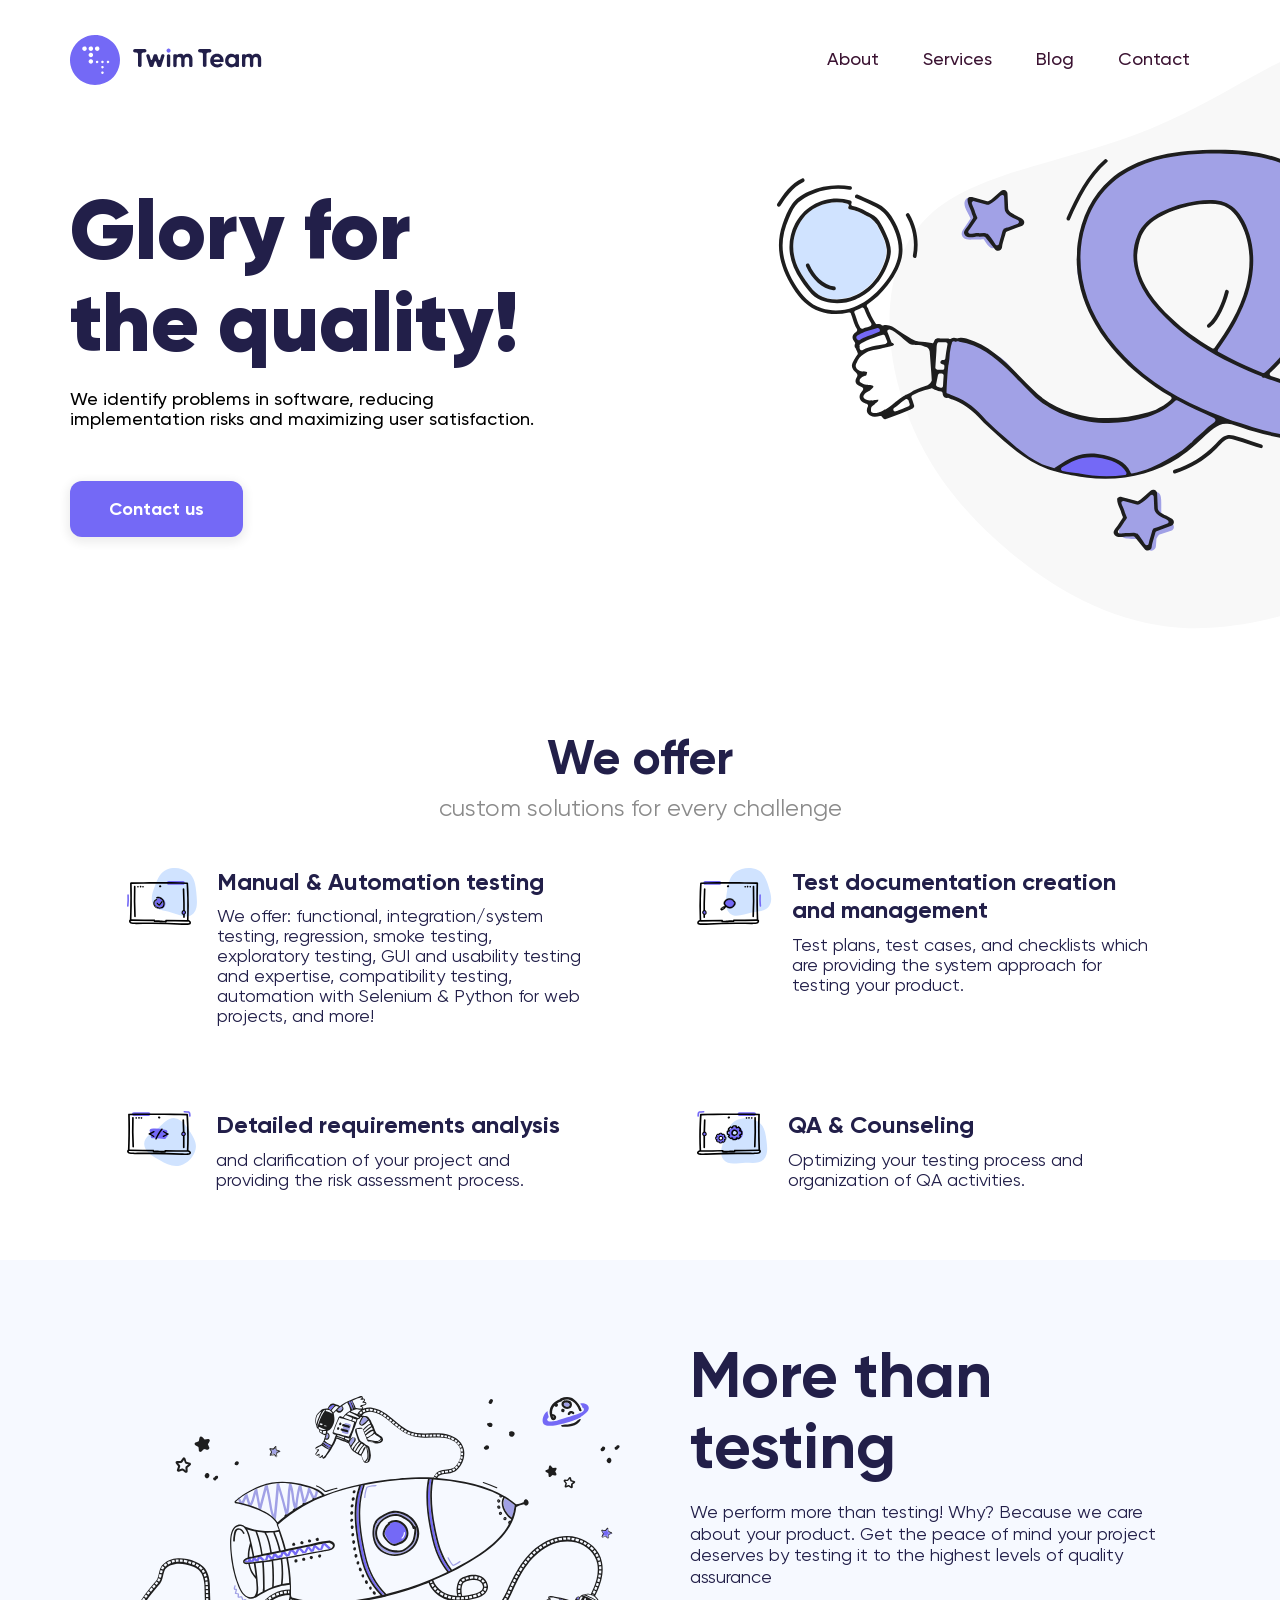
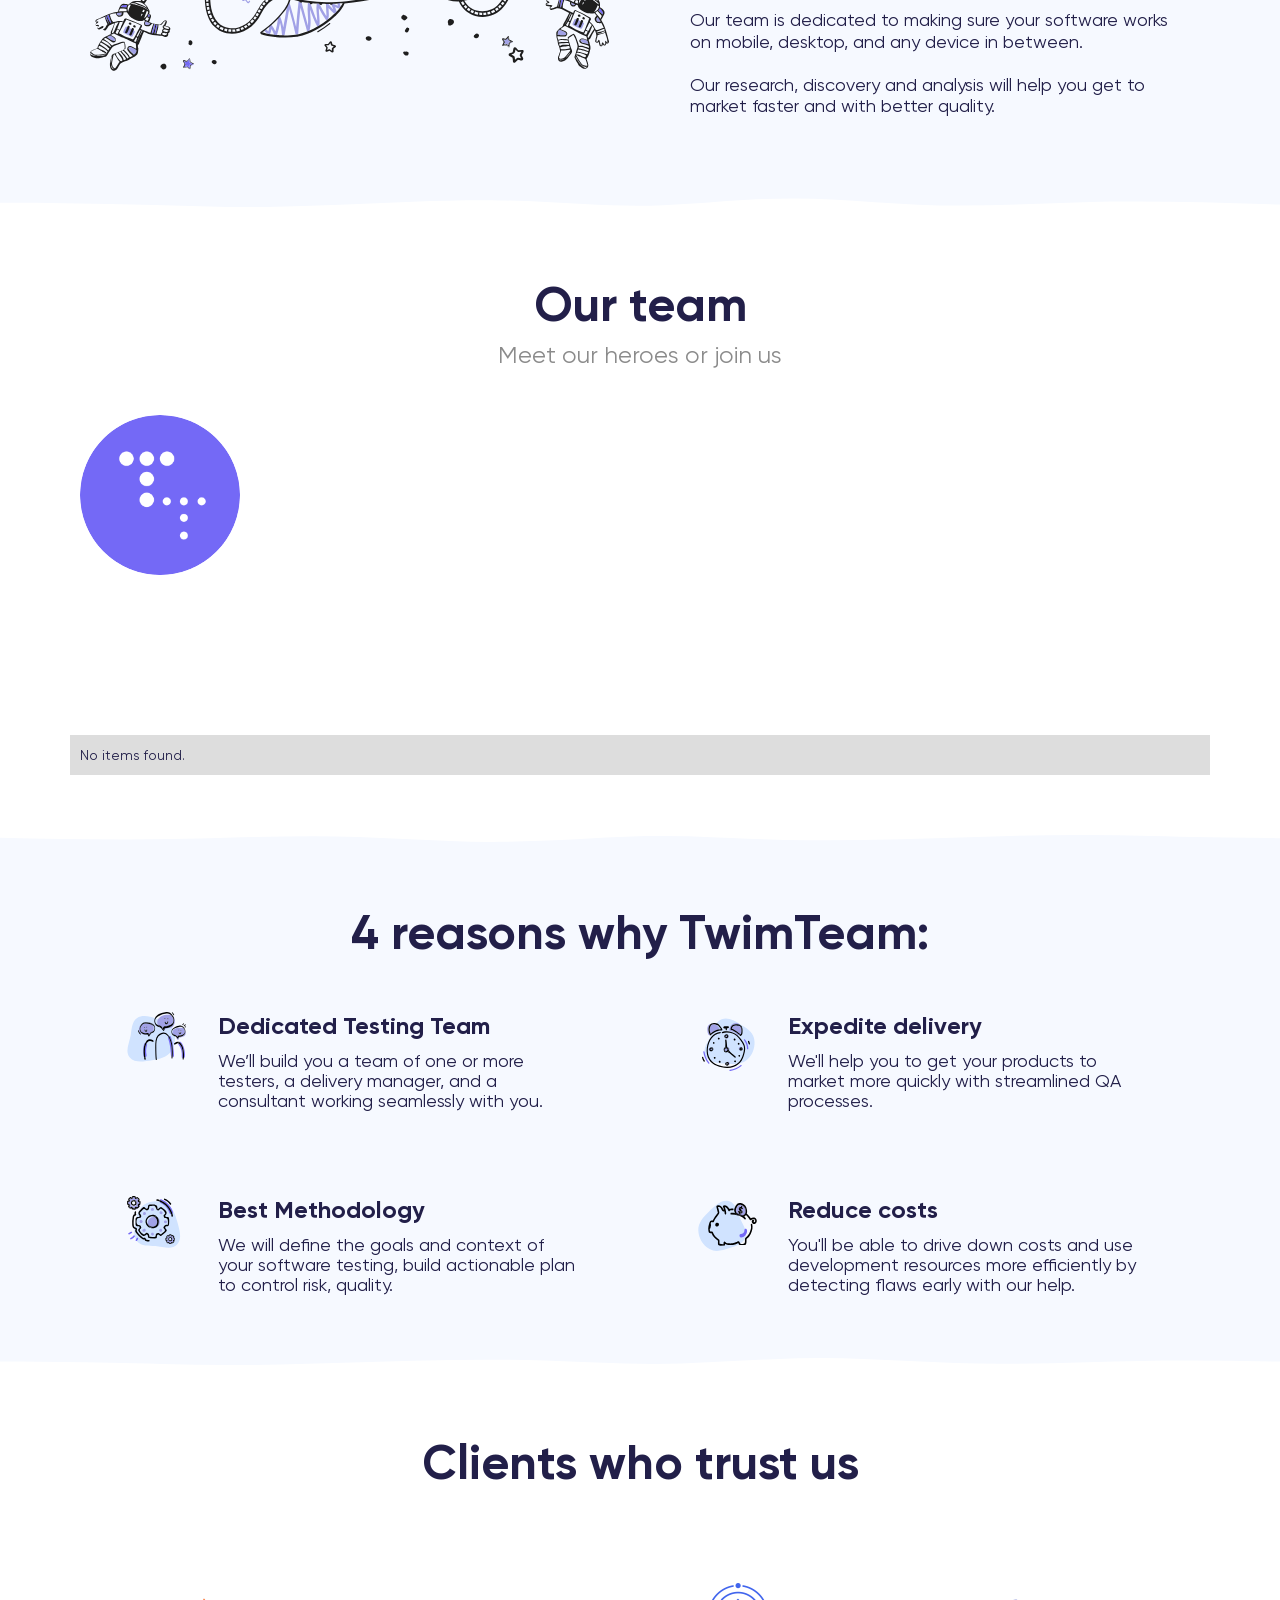
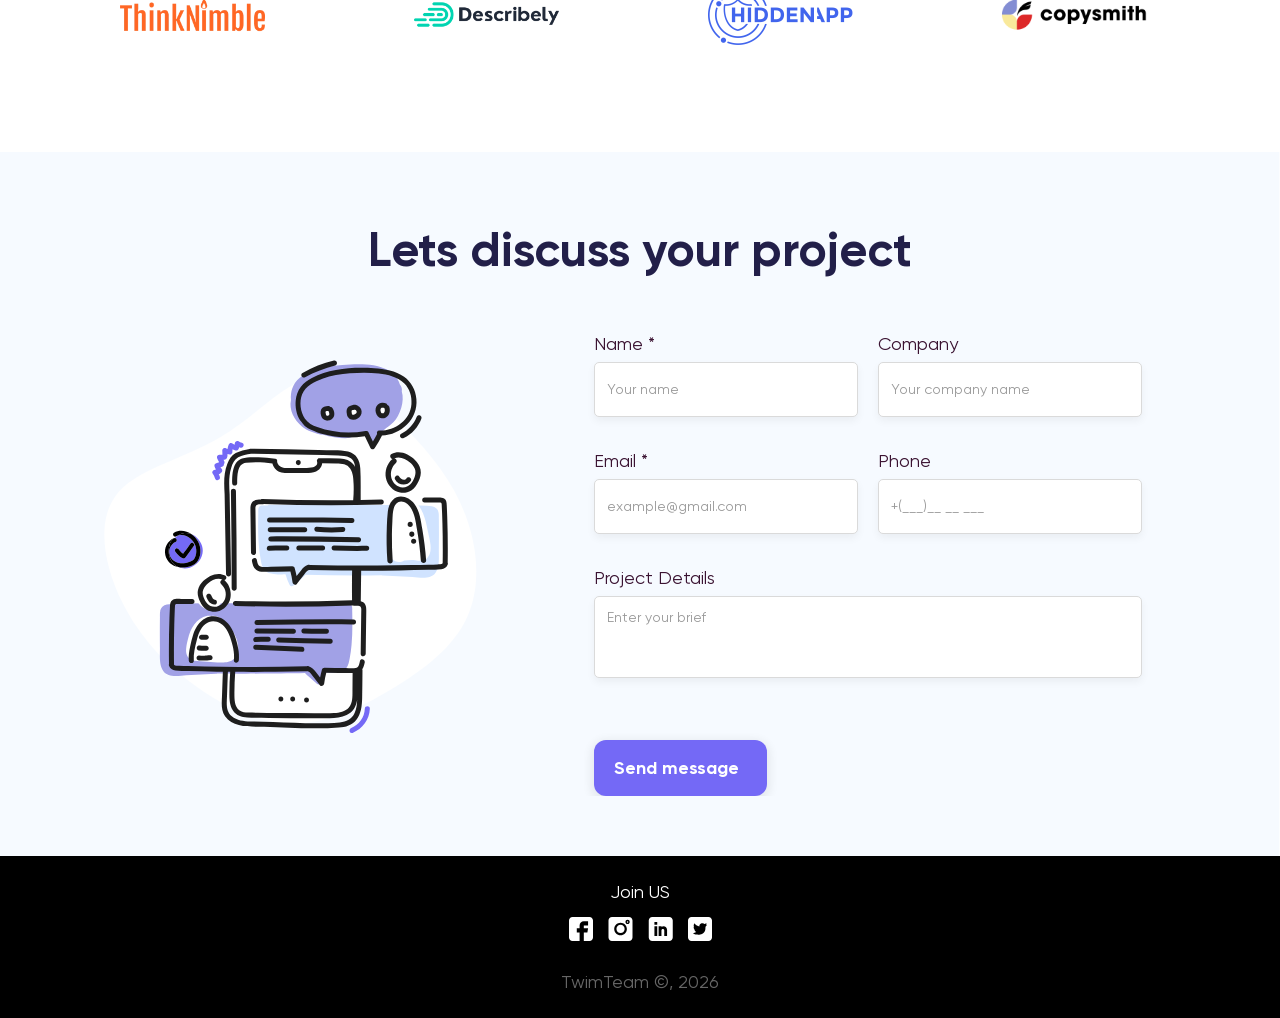
==== index.html @ 6714a458 "Initial commit" ====
<!DOCTYPE html><!--  Last Published: Thu Jul 02 2026 14:43:09 GMT+0000 (Coordinated Universal Time)  -->
<html data-wf-page="615304c3c7fb34099afcd784" data-wf-site="615304c3c7fb34c212fcd783" lang="en">
<head>
  <meta charset="utf-8">
  <title>TwimTeam</title>
  <meta content="Twim Team helps businesses build reliable, high-quality software through expert QA services, test automation, and custom development solutions tailored to your needs." name="description">
  <meta content="TwimTeam" property="og:title">
  <meta content="Twim Team helps businesses build reliable, high-quality software through expert QA services, test automation, and custom development solutions tailored to your needs." property="og:description">
  <meta content="TwimTeam" name="twitter:title">
  <meta content="Twim Team helps businesses build reliable, high-quality software through expert QA services, test automation, and custom development solutions tailored to your needs." name="twitter:description">
  <meta property="og:type" content="website">
  <meta content="summary_large_image" name="twitter:card">
  <meta content="width=device-width, initial-scale=1" name="viewport">
  <link href="css/normalize.css" rel="stylesheet" type="text/css">
  <link href="css/webflow.css" rel="stylesheet" type="text/css">
  <link href="css/twimteam.webflow.css" rel="stylesheet" type="text/css">
  <script type="text/javascript">!function(o,c){var n=c.documentElement,t=" w-mod-";n.className+=t+"js",("ontouchstart"in o||o.DocumentTouch&&c instanceof DocumentTouch)&&(n.className+=t+"touch")}(window,document);</script>
  <link href="images/favicon.png" rel="shortcut icon" type="image/x-icon">
  <link href="images/webclip.png" rel="apple-touch-icon">
  <link href="https://www.twimteam.com/" rel="canonical">
  <script async="" src="https://www.googletagmanager.com/gtag/js?id=G-N67VVMYEN3"></script>
  <script type="text/javascript">window.dataLayer = window.dataLayer || [];function gtag(){dataLayer.push(arguments);}gtag('set', 'developer_id.dZGVlNj', true);gtag('js', new Date());gtag('config', 'G-N67VVMYEN3');</script><!--  Google Tag Manager  -->
  <script>(function(w,d,s,l,i){w[l]=w[l]||[];w[l].push({'gtm.start':
new Date().getTime(),event:'gtm.js'});var f=d.getElementsByTagName(s)[0],
j=d.createElement(s),dl=l!='dataLayer'?'&l='+l:'';j.async=true;j.src=
'https://www.googletagmanager.com/gtm.js?id='+i+dl;f.parentNode.insertBefore(j,f);
})(window,document,'script','dataLayer','GTM-N3P4L3L');</script>
  <!--  End Google Tag Manager  -->
  <!--  Google tag (gtag.js)  -->
  <script async="" src="https://www.googletagmanager.com/gtag/js?id=G-N67VVMYEN3"></script>
  <script>
  window.dataLayer = window.dataLayer || [];
  function gtag(){dataLayer.push(arguments);}
  gtag('js', new Date());
  gtag('config', 'G-N67VVMYEN3');
</script>
</head>
<body class="body">
  <div class="w-embed w-iframe"><!--  Google Tag Manager (noscript)  -->
    <noscript><iframe src="https://www.googletagmanager.com/ns.html?id=GTM-N3P4L3L" height="0" width="0" style="display:none;visibility:hidden"></iframe></noscript>
    <!--  End Google Tag Manager (noscript)  -->
  </div>
  <section class="hero">
    <div data-animation="default" data-collapse="small" data-duration="400" data-easing="ease" data-easing2="ease" role="banner" class="navbar w-nav">
      <div class="container w-container">
        <a href="index.html" aria-current="page" class="w-nav-brand w--current"><img src="images/Group-743.svg" loading="lazy" alt="The Twim Team logo" class="image"></a>
        <nav role="navigation" class="nav-menu w-nav-menu">
          <a href="#our_team" class="nav-link w-nav-link">About</a>
          <a href="#we_offer" class="nav-link w-nav-link">Services</a>
          <a href="blog.html" class="nav-link w-nav-link">Blog</a>
          <a href="#form" class="nav-link w-nav-link">Contact</a>
        </nav>
        <div class="menu-button w-nav-button"><img src="images/Menu.svg" loading="lazy" alt="The menu image"></div>
      </div>
    </div>
    <div class="container">
      <div class="hero-content">
        <h1 class="hero_heading">Glory for <br>the quality!</h1>
        <p class="paragraph">We identify problems in software, reducing implementation risks and maximizing user satisfaction.</p>
        <a href="#form" class="button top w-button">Contact us</a>
      </div>
    </div>
  </section>
  <div id="we_offer" class="section">
    <div class="container">
      <div class="we-offer">
        <h1 class="heading">We offer</h1>
        <p class="paragraph-3">custom solutions for every challenge</p>
      </div>
      <div class="flex">
        <div class="row">
          <div class="colum"><img src="images/icon-1.svg" loading="lazy" alt="Succesful manual and automation testing image">
            <div class="text left-padding">
              <h1 class="heading-2">Manual &amp; Automation testing</h1>
              <p>We offer: functional, integration/system testing, regression, smoke testing, exploratory testing, GUI and usability testing and expertise, compatibility testing, automation with Selenium &amp; Python for web projects, and more!</p>
            </div>
          </div>
          <div class="colum"><img src="images/icon-2.svg" loading="lazy" alt="test documentation creation and management image">
            <div class="text left-padding">
              <h1 class="heading-2">Test documentation creation and management</h1>
              <p>Test plans, test cases, and checklists which are providing the system approach for testing your product.</p>
            </div>
          </div>
        </div>
        <div class="row last">
          <div class="colum"><img src="images/icon-3.svg" loading="lazy" alt="detailed requirements analysis in QA image">
            <div class="text left-padding">
              <h1 class="heading-2">Detailed requirements analysis </h1>
              <p>and clarification of your project and providing the risk assessment process.</p>
            </div>
          </div>
          <div class="colum"><img src="images/icon-4.svg" loading="lazy" alt="Optimizing testing process image">
            <div class="text left-padding">
              <h1 class="heading-2">QA &amp; Counseling</h1>
              <p>Optimizing your testing process and organization of QA activities.</p>
            </div>
          </div>
        </div>
      </div>
    </div>
  </div>
  <div class="section slider">
    <div class="container">
      <div data-delay="4000" data-animation="cross" class="testimonial-slider w-slider" data-autoplay="false" data-easing="ease-in" data-hide-arrows="true" data-disable-swipe="true" data-autoplay-limit="0" data-nav-spacing="3" data-duration="300" data-infinite="false" id="flowbaseSlider">
        <div class="mask w-slider-mask">
          <div class="testimonial-slide w-slide">
            <div class="testimonial-columns">
              <div class="testimonial-image-block"><img src="images/illustration.svg" alt="A rocket that shows how the team organizes and combine testing process" class="testimonial-image"></div>
              <div class="testimonial-content-wrap">
                <div class="testimonial-content-block">
                  <h1 class="heading-3">More than testing</h1>
                  <p class="testimonial-paragraph">We perform more than testing! Why? Because we care about your product. Get the peace of mind your project deserves by testing it to the highest levels of quality assurance<br><br>Our team is dedicated to making sure your software works on mobile, desktop, and any device in between.<br><br> Our research, discovery and analysis will help you get to market faster and with better quality.</p>
                </div>
              </div>
            </div>
          </div>
        </div>
        <div class="left-arrow w-slider-arrow-left">
          <div class="icon-3 w-icon-slider-left"></div>
        </div>
        <div class="right-arrow w-slider-arrow-right">
          <div class="icon-3 w-icon-slider-right"></div>
        </div>
        <div class="slide-nav w-slider-nav w-round"></div>
        <div class="slider-arrow-wrap">
          <a href="#" class="slider-left w-inline-block"><img src="images/Union-left.svg" alt="the arrow showing left" class="arrow"></a>
          <a href="#" class="slider-right w-inline-block"><img src="images/Union.svg" alt="the arrow showing right" class="arrow"></a>
        </div>
      </div>
    </div>
  </div>
  <div id="our_team" class="section overflow">
    <div class="container overflow">
      <div class="we-offer">
        <h1 class="heading">Our team</h1>
        <p class="paragraph-4">Meet our heroes or join us</p>
      </div>
      <div class="collection-list-wrapper-3 w-dyn-list">
        <div role="list" class="w-dyn-items w-row">
          <div role="listitem" class="w-dyn-item w-col w-col-3">
            <div class="team_card"><img src="images/Vector2.png" loading="lazy" alt="" class="image-9">
              <h4 class="heading-4"></h4>
              <div class="text-block"></div>
            </div>
          </div>
        </div>
        <div class="w-dyn-empty">
          <div>No items found.</div>
        </div>
      </div>
    </div>
  </div>
  <div class="section reasons">
    <div class="container">
      <div class="we-offer">
        <h1 class="heading">4 reasons why TwimTeam:</h1>
      </div>
      <div class="flex">
        <div class="row">
          <div class="colum resons"><img src="images/icon-1_1.svg" loading="lazy" alt="Three team members creating dedicated testing team" class="image-6">
            <div class="text _80">
              <h1 class="heading-2">Dedicated Testing Team</h1>
              <p>We’ll build you a team of one or more testers, a delivery manager, and a consultant working seamlessly with you.</p>
            </div>
          </div>
          <div class="colum resons"><img src="images/icon-2_1.svg" loading="lazy" alt="The alarm showing expedite delivery" class="image-6">
            <div class="text _80">
              <h1 class="heading-2">Expedite delivery</h1>
              <p>We&#x27;ll help you to get your products to market more quickly with streamlined QA processes.</p>
            </div>
          </div>
        </div>
        <div class="row last">
          <div class="colum resons"><img src="images/icon-3_1.svg" loading="lazy" alt="a gear that shows best method to be combined with others" class="image-6">
            <div class="text _80">
              <h1 class="heading-2">Best Methodology</h1>
              <p>We will define the goals and context of your software testing, build actionable plan to control risk, quality.</p>
            </div>
          </div>
          <div class="colum resons"><img src="images/icon-4_1.svg" loading="lazy" alt="reducing cost image" class="image-6 _2">
            <div class="text _80">
              <h1 class="heading-2">Reduce costs</h1>
              <p>You&#x27;ll be able to drive down costs and use development resources more efficiently by detecting flaws early with our help.</p>
            </div>
          </div>
        </div>
      </div>
    </div>
  </div>
  <div class="section overflow paging">
    <div class="container overflow">
      <div class="we-offer">
        <h1 class="heading">Clients who trust us</h1>
      </div>
      <div data-delay="3000" data-animation="slide" class="slider-clients w-slider" data-autoplay="true" data-easing="ease" data-hide-arrows="false" data-disable-swipe="false" data-autoplay-limit="0" data-nav-spacing="3" data-duration="600" data-infinite="true">
        <div class="mask-2-copy w-slider-mask">
          <div class="slide-copy w-slide">
            <div class="team_cardcopy">
              <div class="bluecopy">
                <a href="https://www.thinknimble.com" target="_blank" class="link-block w-inline-block"><img src="images/ThinkNimbleLogo.png" loading="lazy" width="160" height="" alt="The logo of our customer ThinkNimble. The click leads to their website.
" srcset="images/ThinkNimbleLogo-p-500.png 500w, images/ThinkNimbleLogo-p-800.png 800w, images/ThinkNimbleLogo-p-1080.png 1080w, images/ThinkNimbleLogo.png 1385w" sizes="(max-width: 479px) 100vw, 160px" class="image-7"></a>
              </div>
            </div>
          </div>
          <div class="slide-copy w-slide">
            <div class="team_cardcopy">
              <div class="bluecopy">
                <a href="https://describely.ai/" target="_blank" class="link-block w-inline-block"><img src="images/Describely-Logo.png" loading="lazy" sizes="100vw" srcset="images/Describely-Logo-p-500.png 500w, images/Describely-Logo.png 538w" alt=""></a>
              </div>
            </div>
          </div>
          <div class="slide-copy w-slide">
            <div class="team_cardcopy">
              <div class="bluecopy">
                <a href="https://hiddenapp.com/" target="_blank" class="link-block w-inline-block"><img src="images/HiddenApp-Logo_blue.png" loading="lazy" alt="The logo of our customer HiddenApp. The click leads to their website.
"></a>
              </div>
            </div>
          </div>
          <div class="slide-copy w-slide">
            <div class="team_cardcopy">
              <div class="bluecopy">
                <a href="https://copysmith.ai" target="_blank" class="link-block w-inline-block"><img src="images/copysmith-wordmark.png" loading="lazy" sizes="100vw" srcset="images/copysmith-wordmark-p-500.png 500w, images/copysmith-wordmark-p-800.png 800w, images/copysmith-wordmark-p-1080.png 1080w, images/copysmith-wordmark-p-1600.png 1600w, images/copysmith-wordmark.png 1858w" alt="The logo of our customer Copysmith. The click leads to their website. 
"></a>
              </div>
            </div>
          </div>
          <div class="slide-copy w-slide">
            <div class="team_cardcopy">
              <div class="bluecopy">
                <a href="https://guardyoureyes.com/" class="link-block w-inline-block"><img src="images/gye.jpg" loading="lazy" alt=""></a>
              </div>
            </div>
          </div>
        </div>
        <div class="left-arrow-2 hiden w-slider-arrow-left"><img src="images/Button-left.png" loading="lazy" alt="the button showing to the left side" data-w-id="2b46e308-2dc4-5bd7-eb8f-27565d070ed2" class="arrow hiden"></div>
        <div class="right-arrow-2 hide w-slider-arrow-right"><img src="images/button.svg" loading="lazy" alt="the button showing to the right side " data-w-id="2b46e308-2dc4-5bd7-eb8f-27565d070ed4" class="arrow hiden"></div>
        <div class="slide-nav-2 w-slider-nav w-round"></div>
      </div>
      <div class="flex horizontal hiden">
        <div class="row client first">
          <div class="colum testimonial first">
            <div class="avatar"><img src="images/Avatar.png" loading="lazy" height="60" width="60" alt="">
              <div class="text left-padding">
                <h4 class="heading-5">Jennifer Thompson</h4>
                <div class="text-block">Kicker Co-founder</div>
              </div>
            </div>
            <p class="paragraph-2">“QAlified was born out of Genexus Consulting due to the growth and professionalization of the Testing and Quality Assurance division for its projects”</p>
          </div>
          <div class="colum testimonial reverse">
            <div class="avatar reverse"><img src="images/Avatar_1.png" loading="lazy" height="60" width="60" alt="">
              <div class="text right-padding">
                <h4 class="heading-5">Jennifer Thompson</h4>
                <div class="text-block">Kicker Co-founder</div>
              </div>
            </div>
            <p class="paragraph-2">“QAlified was born out of Genexus Consulting due to the growth and professionalization of the Testing and Quality Assurance division for its projects”</p>
          </div>
        </div>
        <div class="row client second">
          <div class="colum testimonial">
            <div class="avatar"><img src="images/Avatar-1.png" loading="lazy" height="60" width="60" alt="">
              <div class="text left-padding">
                <h4 class="heading-5">Jennifer Thompson</h4>
                <div class="text-block">Kicker Co-founder</div>
              </div>
            </div>
            <p class="paragraph-2">Performance testing is the testing practice performed to determine.</p>
          </div>
          <div class="colum testimonial second reverse">
            <div class="avatar reverse"><img src="images/Avatar_2.png" loading="lazy" height="60" width="60" alt="">
              <div class="text right-padding">
                <h4 class="heading-5">Jennifer Thompson</h4>
                <div class="text-block">Kicker Co-founder</div>
              </div>
            </div>
            <p class="paragraph-2">Nowadays, as software is more and more integrated in people’s everyday activities, resolving relevant aspects of their lives, it is essential for the applications to be robust, reliable, and for them to offer fast answers, even in high demand times.</p>
          </div>
        </div>
      </div>
    </div>
  </div>
  <div id="form" class="section form">
    <div class="container">
      <div class="we-offer">
        <h1 class="heading">Lets discuss your project</h1>
      </div>
      <div class="flex horizontal form">
        <div class="row image"><img src="images/Imagsdfsde.svg" loading="lazy" width="478" alt="mobile phone that shows how people are  writing to each other" class="image-4"></div>
        <div class="row form">
          <div class="form-block-3 w-form">
            <form id="wf-form-Contact-Form" name="wf-form-Contact-Form" data-name="Contact Form" method="get" class="form-3" data-wf-page-id="615304c3c7fb34099afcd784" data-wf-element-id="f8e52fa9-fffd-a9f4-894d-cec5d4a31705">
              <div class="contact-form-grid-2">
                <div id="w-node-f8e52fa9-fffd-a9f4-894d-cec5d4a31707-9afcd784"><label id="contact-name-label" for="contact-name" class="field-label">Name *</label><input class="text-field w-input" maxlength="256" name="First-Name" data-name="First Name" placeholder="Your name" type="text" id="contact-name" required=""></div>
                <div id="w-node-f8e52fa9-fffd-a9f4-894d-cec5d4a3170b-9afcd784"><label id="contact-company-name-label" for="contact-company-name" class="field-label">Company</label><input class="text-field w-input" maxlength="256" name="Company-name" data-name="Company name" placeholder="Your company name" type="text" id="contact-company-name" required=""></div>
                <div id="w-node-f8e52fa9-fffd-a9f4-894d-cec5d4a3170f-9afcd784"><label id="contact-email-label" for="contact-email" class="field-label">Email *</label><input class="text-field w-input" maxlength="256" name="Email" data-name="Email" placeholder="example@gmail.com" type="email" id="contact-email" required=""></div>
                <div id="w-node-_89537e6e-cebb-5bff-909b-9279cec71c91-9afcd784"><label id="contact-phone-label" for="Phone" class="field-label">Phone</label><input class="text-field w-input" maxlength="256" name="Phone" data-name="Phone" placeholder="+(___)__ __ ___" type="tel" id="Phone" required=""></div>
                <div id="w-node-f8e52fa9-fffd-a9f4-894d-cec5d4a31717-9afcd784"><label id="contact-message" for="project-description" class="field-label">Project Details</label><input class="text-field brief w-input" maxlength="256" name="project-description" data-name="project description" placeholder="Enter your brief" type="text" id="project-description" required=""></div>
              </div><input type="submit" data-wait="Please wait..." class="button top second w-button" value="Send message">
              <div class="w-embed w-iframe"><!--  Google Tag Manager (noscript)  -->
                <noscript><iframe src="https://www.googletagmanager.com/ns.html?id=GTM-N3P4L3L" height="0" width="0" style="display:none;visibility:hidden"></iframe></noscript>
                <!--  End Google Tag Manager (noscript)  -->
              </div>
            </form>
            <div class="success-message w-form-done">
              <h1 class="submition-text">Thank you!</h1>
              <div class="div-block">Your submission has been received!</div>
            </div>
            <div class="w-form-fail">
              <div>Oops! Something went wrong while submitting the form.</div>
            </div>
          </div>
        </div>
      </div>
    </div>
  </div>
  <div class="section footer">
    <div class="container">
      <h3 class="heading-6">Join US</h3>
      <div class="social">
        <a href="https://www.facebook.com/TwimTeam-105904505200661" target="_blank" class="link-block w-inline-block"><img src="images/Vector_1.svg" loading="lazy" alt=""></a>
        <a href="https://www.instagram.com/twim.team/" target="_blank" class="link-block w-inline-block"><img src="images/Group-155.svg" loading="lazy" alt=""></a>
        <a href="https://www.linkedin.com/company/twimteam-llc/about/?viewAsMember=true" target="_blank" class="link-block w-inline-block"><img src="images/Group-156.svg" loading="lazy" alt=""></a>
        <a href="https://twitter.com/TwimTeam" target="_blank" class="w-inline-block"><img src="images/Subtract.svg" loading="lazy" alt=""></a>
      </div>
      <h3 class="heading-6-copy">TwimTeam ©, 2026</h3>
    </div>
  </div>
  <div class="w-embed w-iframe"><!--  Google Tag Manager (noscript)  -->
    <noscript><iframe src="https://www.googletagmanager.com/ns.html?id=GTM-N3P4L3L" height="0" width="0" style="display:none;visibility:hidden"></iframe></noscript>
    <!--  End Google Tag Manager (noscript)  -->
  </div>
  <script src="https://d3e54v103j8qbb.cloudfront.net/js/jquery-3.5.1.min.dc5e7f18c8.js?site=615304c3c7fb34c212fcd783" type="text/javascript" integrity="sha256-9/aliU8dGd2tb6OSsuzixeV4y/faTqgFtohetphbbj0=" crossorigin="anonymous"></script>
  <script src="js/webflow.js" type="text/javascript"></script>
  <script>
var Webflow = Webflow || [];
Webflow.push(function() {
  var l = $('#flowbaseSlider .w-slider-arrow-left');
  var r = $('#flowbaseSlider .w-slider-arrow-right');
  $('#flowbaseSlider')
    .on('click', '.slider-left', function() {
      l.trigger('tap');
    })
    .on('click', '.slider-right', function() {
      r.trigger('tap');
    });
});
</script>
  <script>
$(document).ready(function() {
  $('.team_card').last().append($('.blue').clone());
})
</script>
  <script>
$(document).ready(function() {
  $('.team_cardcopy').last().append($('.bluecopy ').clone());
})
</script>
</body>
</html>
---- css/webflow.css ----
@font-face {
  font-family: 'webflow-icons';
  src: url("[data-uri]") format('truetype');
  font-weight: normal;
  font-style: normal;
}
[class^="w-icon-"],
[class*=" w-icon-"] {
  /* use !important to prevent issues with browser extensions that change fonts */
  font-family: 'webflow-icons' !important;
  speak: none;
  font-style: normal;
  font-weight: normal;
  font-variant: normal;
  text-transform: none;
  line-height: 1;
  /* Better Font Rendering =========== */
  -webkit-font-smoothing: antialiased;
  -moz-osx-font-smoothing: grayscale;
}
.w-icon-slider-right:before {
  content: "\e600";
}
.w-icon-slider-left:before {
  content: "\e601";
}
.w-icon-nav-menu:before {
  content: "\e602";
}
.w-icon-arrow-down:before,
.w-icon-dropdown-toggle:before {
  content: "\e603";
}
.w-icon-file-upload-remove:before {
  content: "\e900";
}
.w-icon-file-upload-icon:before {
  content: "\e903";
}
* {
  -webkit-box-sizing: border-box;
  -moz-box-sizing: border-box;
  box-sizing: border-box;
}
html {
  height: 100%;
}
body {
  margin: 0;
  min-height: 100%;
  background-color: #fff;
  font-family: Arial, sans-serif;
  font-size: 14px;
  line-height: 20px;
  color: #333;
}
img {
  max-width: 100%;
  vertical-align: middle;
  display: inline-block;
}
html.w-mod-touch * {
  background-attachment: scroll !important;
}
.w-block {
  display: block;
}
.w-inline-block {
  max-width: 100%;
  display: inline-block;
}
.w-clearfix:before,
.w-clearfix:after {
  content: " ";
  display: table;
  grid-column-start: 1;
  grid-row-start: 1;
  grid-column-end: 2;
  grid-row-end: 2;
}
.w-clearfix:after {
  clear: both;
}
.w-hidden {
  display: none;
}
.w-button {
  display: inline-block;
  padding: 9px 15px;
  background-color: #3898EC;
  color: white;
  border: 0;
  line-height: inherit;
  text-decoration: none;
  cursor: pointer;
  border-radius: 0;
}
input.w-button {
  -webkit-appearance: button;
}
html[data-w-dynpage] [data-w-cloak] {
  color: transparent !important;
}
.w-code-block {
  margin: unset;
}
pre.w-code-block code {
  all: inherit;
}
pre.w-code-block code > span {
  display: block !important;
}
.w-optimization {
  display: contents;
}
.w-webflow-badge,
.w-webflow-badge > img {
  box-sizing: unset;
  width: unset;
  height: unset;
  max-height: unset;
  max-width: unset;
  min-height: unset;
  min-width: unset;
  margin: unset;
  padding: unset;
  float: unset;
  clear: unset;
  border: unset;
  border-radius: unset;
  background: unset;
  background-image: unset;
  background-position: unset;
  background-size: unset;
  background-repeat: unset;
  background-origin: unset;
  background-clip: unset;
  background-attachment: unset;
  background-color: unset;
  box-shadow: unset;
  transform: unset;
  transition: unset;
  direction: unset;
  font-family: unset;
  font-weight: unset;
  color: unset;
  font-size: unset;
  line-height: unset;
  font-style: unset;
  font-variant: unset;
  text-align: unset;
  letter-spacing: unset;
  text-decoration: unset;
  text-indent: unset;
  text-transform: unset;
  list-style-type: unset;
  text-shadow: unset;
  vertical-align: unset;
  cursor: unset;
  white-space: unset;
  word-break: unset;
  word-spacing: unset;
  word-wrap: unset;
}
.w-webflow-badge {
  position: fixed !important;
  display: inline-block !important;
  visibility: visible !important;
  opacity: 1 !important;
  z-index: 2147483647 !important;
  top: auto !important;
  right: 12px !important;
  bottom: 12px !important;
  left: auto !important;
  color: #aaadb0 !important;
  background-color: #fff !important;
  border-radius: 3px !important;
  padding: 6px !important;
  font-size: 12px !important;
  line-height: 14px !important;
  text-decoration: none !important;
  transform: none !important;
  margin: 0 !important;
  width: auto !important;
  height: auto !important;
  overflow: unset !important;
  white-space: nowrap;
  box-shadow: 0 0 0 1px rgba(0, 0, 0, 0.1), 0px 1px 3px rgba(0, 0, 0, 0.1);
  cursor: pointer;
}
.w-webflow-badge > img {
  position: unset;
  display: inline-block !important;
  visibility: unset !important;
  opacity: 1 !important;
  vertical-align: middle !important;
}
h1,
h2,
h3,
h4,
h5,
h6 {
  font-weight: bold;
  margin-bottom: 10px;
}
h1 {
  font-size: 38px;
  line-height: 44px;
  margin-top: 20px;
}
h2 {
  font-size: 32px;
  line-height: 36px;
  margin-top: 20px;
}
h3 {
  font-size: 24px;
  line-height: 30px;
  margin-top: 20px;
}
h4 {
  font-size: 18px;
  line-height: 24px;
  margin-top: 10px;
}
h5 {
  font-size: 14px;
  line-height: 20px;
  margin-top: 10px;
}
h6 {
  font-size: 12px;
  line-height: 18px;
  margin-top: 10px;
}
p {
  margin-top: 0;
  margin-bottom: 10px;
}
blockquote {
  margin: 0 0 10px 0;
  padding: 10px 20px;
  border-left: 5px solid #E2E2E2;
  font-size: 18px;
  line-height: 22px;
}
figure {
  margin: 0;
  margin-bottom: 10px;
}
figcaption {
  margin-top: 5px;
  text-align: center;
}
ul,
ol {
  margin-top: 0px;
  margin-bottom: 10px;
  padding-left: 40px;
}
.w-list-unstyled {
  padding-left: 0;
  list-style: none;
}
.w-embed:before,
.w-embed:after {
  content: " ";
  display: table;
  grid-column-start: 1;
  grid-row-start: 1;
  grid-column-end: 2;
  grid-row-end: 2;
}
.w-embed:after {
  clear: both;
}
.w-video {
  width: 100%;
  position: relative;
  padding: 0;
}
.w-video iframe,
.w-video object,
.w-video embed {
  position: absolute;
  top: 0;
  left: 0;
  width: 100%;
  height: 100%;
  border: none;
}
fieldset {
  padding: 0;
  margin: 0;
  border: 0;
}
button,
[type='button'],
[type='reset'] {
  border: 0;
  cursor: pointer;
  -webkit-appearance: button;
}
.w-form {
  margin: 0 0 15px;
}
.w-form-done {
  display: none;
  padding: 20px;
  text-align: center;
  background-color: #dddddd;
}
.w-form-fail {
  display: none;
  margin-top: 10px;
  padding: 10px;
  background-color: #ffdede;
}
label {
  display: block;
  margin-bottom: 5px;
  font-weight: bold;
}
.w-input,
.w-select {
  display: block;
  width: 100%;
  height: 38px;
  padding: 8px 12px;
  margin-bottom: 10px;
  font-size: 14px;
  line-height: 1.42857143;
  color: #333333;
  vertical-align: middle;
  background-color: #ffffff;
  border: 1px solid #cccccc;
}
.w-input::placeholder,
.w-select::placeholder {
  color: #999;
}
.w-input:focus,
.w-select:focus {
  border-color: #3898EC;
  outline: 0;
}
.w-input[disabled],
.w-select[disabled],
.w-input[readonly],
.w-select[readonly],
fieldset[disabled] .w-input,
fieldset[disabled] .w-select {
  cursor: not-allowed;
}
.w-input[disabled]:not(.w-input-disabled),
.w-select[disabled]:not(.w-input-disabled),
.w-input[readonly],
.w-select[readonly],
fieldset[disabled]:not(.w-input-disabled) .w-input,
fieldset[disabled]:not(.w-input-disabled) .w-select {
  background-color: #eeeeee;
}
textarea.w-input,
textarea.w-select {
  height: auto;
}
.w-select {
  background-color: #f3f3f3;
}
.w-select[multiple] {
  height: auto;
}
.w-form-label {
  display: inline-block;
  cursor: pointer;
  font-weight: normal;
  margin-bottom: 0px;
}
.w-radio {
  display: block;
  margin-bottom: 5px;
  padding-left: 20px;
}
.w-radio:before,
.w-radio:after {
  content: " ";
  display: table;
  grid-column-start: 1;
  grid-row-start: 1;
  grid-column-end: 2;
  grid-row-end: 2;
}
.w-radio:after {
  clear: both;
}
.w-radio-input {
  margin: 4px 0 0;
  line-height: normal;
  float: left;
  margin-left: -20px;
}
.w-radio-input {
  margin-top: 3px;
}
.w-file-upload {
  display: block;
  margin-bottom: 10px;
}
.w-file-upload-input {
  width: 0.1px;
  height: 0.1px;
  opacity: 0;
  overflow: hidden;
  position: absolute;
  z-index: -100;
}
.w-file-upload-default,
.w-file-upload-uploading,
.w-file-upload-success {
  display: inline-block;
  color: #333333;
}
.w-file-upload-error {
  display: block;
  margin-top: 10px;
}
.w-file-upload-default.w-hidden,
.w-file-upload-uploading.w-hidden,
.w-file-upload-error.w-hidden,
.w-file-upload-success.w-hidden {
  display: none;
}
.w-file-upload-uploading-btn {
  display: flex;
  font-size: 14px;
  font-weight: normal;
  cursor: pointer;
  margin: 0;
  padding: 8px 12px;
  border: 1px solid #cccccc;
  background-color: #fafafa;
}
.w-file-upload-file {
  display: flex;
  flex-grow: 1;
  justify-content: space-between;
  margin: 0;
  padding: 8px 9px 8px 11px;
  border: 1px solid #cccccc;
  background-color: #fafafa;
}
.w-file-upload-file-name {
  font-size: 14px;
  font-weight: normal;
  display: block;
}
.w-file-remove-link {
  margin-top: 3px;
  margin-left: 10px;
  width: auto;
  height: auto;
  padding: 3px;
  display: block;
  cursor: pointer;
}
.w-icon-file-upload-remove {
  margin: auto;
  font-size: 10px;
}
.w-file-upload-error-msg {
  display: inline-block;
  color: #ea384c;
  padding: 2px 0;
}
.w-file-upload-info {
  display: inline-block;
  line-height: 38px;
  padding: 0 12px;
}
.w-file-upload-label {
  display: inline-block;
  font-size: 14px;
  font-weight: normal;
  cursor: pointer;
  margin: 0;
  padding: 8px 12px;
  border: 1px solid #cccccc;
  background-color: #fafafa;
}
.w-icon-file-upload-icon,
.w-icon-file-upload-uploading {
  display: inline-block;
  margin-right: 8px;
  width: 20px;
}
.w-icon-file-upload-uploading {
  height: 20px;
}
.w-container {
  margin-left: auto;
  margin-right: auto;
  max-width: 940px;
}
.w-container:before,
.w-container:after {
  content: " ";
  display: table;
  grid-column-start: 1;
  grid-row-start: 1;
  grid-column-end: 2;
  grid-row-end: 2;
}
.w-container:after {
  clear: both;
}
.w-container .w-row {
  margin-left: -10px;
  margin-right: -10px;
}
.w-row:before,
.w-row:after {
  content: " ";
  display: table;
  grid-column-start: 1;
  grid-row-start: 1;
  grid-column-end: 2;
  grid-row-end: 2;
}
.w-row:after {
  clear: both;
}
.w-row .w-row {
  margin-left: 0;
  margin-right: 0;
}
.w-col {
  position: relative;
  float: left;
  width: 100%;
  min-height: 1px;
  padding-left: 10px;
  padding-right: 10px;
}
.w-col .w-col {
  padding-left: 0;
  padding-right: 0;
}
.w-col-1 {
  width: 8.33333333%;
}
.w-col-2 {
  width: 16.66666667%;
}
.w-col-3 {
  width: 25%;
}
.w-col-4 {
  width: 33.33333333%;
}
.w-col-5 {
  width: 41.66666667%;
}
.w-col-6 {
  width: 50%;
}
.w-col-7 {
  width: 58.33333333%;
}
.w-col-8 {
  width: 66.66666667%;
}
.w-col-9 {
  width: 75%;
}
.w-col-10 {
  width: 83.33333333%;
}
.w-col-11 {
  width: 91.66666667%;
}
.w-col-12 {
  width: 100%;
}
.w-hidden-main {
  display: none !important;
}
@media screen and (max-width: 991px) {
  .w-container {
    max-width: 728px;
  }
  .w-hidden-main {
    display: inherit !important;
  }
  .w-hidden-medium {
    display: none !important;
  }
  .w-col-medium-1 {
    width: 8.33333333%;
  }
  .w-col-medium-2 {
    width: 16.66666667%;
  }
  .w-col-medium-3 {
    width: 25%;
  }
  .w-col-medium-4 {
    width: 33.33333333%;
  }
  .w-col-medium-5 {
    width: 41.66666667%;
  }
  .w-col-medium-6 {
    width: 50%;
  }
  .w-col-medium-7 {
    width: 58.33333333%;
  }
  .w-col-medium-8 {
    width: 66.66666667%;
  }
  .w-col-medium-9 {
    width: 75%;
  }
  .w-col-medium-10 {
    width: 83.33333333%;
  }
  .w-col-medium-11 {
    width: 91.66666667%;
  }
  .w-col-medium-12 {
    width: 100%;
  }
  .w-col-stack {
    width: 100%;
    left: auto;
    right: auto;
  }
}
@media screen and (max-width: 767px) {
  .w-hidden-main {
    display: inherit !important;
  }
  .w-hidden-medium {
    display: inherit !important;
  }
  .w-hidden-small {
    display: none !important;
  }
  .w-row,
  .w-container .w-row {
    margin-left: 0;
    margin-right: 0;
  }
  .w-col {
    width: 100%;
    left: auto;
    right: auto;
  }
  .w-col-small-1 {
    width: 8.33333333%;
  }
  .w-col-small-2 {
    width: 16.66666667%;
  }
  .w-col-small-3 {
    width: 25%;
  }
  .w-col-small-4 {
    width: 33.33333333%;
  }
  .w-col-small-5 {
    width: 41.66666667%;
  }
  .w-col-small-6 {
    width: 50%;
  }
  .w-col-small-7 {
    width: 58.33333333%;
  }
  .w-col-small-8 {
    width: 66.66666667%;
  }
  .w-col-small-9 {
    width: 75%;
  }
  .w-col-small-10 {
    width: 83.33333333%;
  }
  .w-col-small-11 {
    width: 91.66666667%;
  }
  .w-col-small-12 {
    width: 100%;
  }
}
@media screen and (max-width: 479px) {
  .w-container {
    max-width: none;
  }
  .w-hidden-main {
    display: inherit !important;
  }
  .w-hidden-medium {
    display: inherit !important;
  }
  .w-hidden-small {
    display: inherit !important;
  }
  .w-hidden-tiny {
    display: none !important;
  }
  .w-col {
    width: 100%;
  }
  .w-col-tiny-1 {
    width: 8.33333333%;
  }
  .w-col-tiny-2 {
    width: 16.66666667%;
  }
  .w-col-tiny-3 {
    width: 25%;
  }
  .w-col-tiny-4 {
    width: 33.33333333%;
  }
  .w-col-tiny-5 {
    width: 41.66666667%;
  }
  .w-col-tiny-6 {
    width: 50%;
  }
  .w-col-tiny-7 {
    width: 58.33333333%;
  }
  .w-col-tiny-8 {
    width: 66.66666667%;
  }
  .w-col-tiny-9 {
    width: 75%;
  }
  .w-col-tiny-10 {
    width: 83.33333333%;
  }
  .w-col-tiny-11 {
    width: 91.66666667%;
  }
  .w-col-tiny-12 {
    width: 100%;
  }
}
.w-widget {
  position: relative;
}
.w-widget-map {
  width: 100%;
  height: 400px;
}
.w-widget-map label {
  width: auto;
  display: inline;
}
.w-widget-map img {
  max-width: inherit;
}
.w-widget-map .gm-style-iw {
  text-align: center;
}
.w-widget-map .gm-style-iw > button {
  display: none !important;
}
.w-widget-twitter {
  overflow: hidden;
}
.w-widget-twitter-count-shim {
  display: inline-block;
  vertical-align: top;
  position: relative;
  width: 28px;
  height: 20px;
  text-align: center;
  background: white;
  border: #758696 solid 1px;
  border-radius: 3px;
}
.w-widget-twitter-count-shim * {
  pointer-events: none;
  user-select: none;
}
.w-widget-twitter-count-shim .w-widget-twitter-count-inner {
  position: relative;
  font-size: 15px;
  line-height: 12px;
  text-align: center;
  color: #999;
  font-family: serif;
}
.w-widget-twitter-count-shim .w-widget-twitter-count-clear {
  position: relative;
  display: block;
}
.w-widget-twitter-count-shim.w--large {
  width: 36px;
  height: 28px;
}
.w-widget-twitter-count-shim.w--large .w-widget-twitter-count-inner {
  font-size: 18px;
  line-height: 18px;
}
.w-widget-twitter-count-shim:not(.w--vertical) {
  margin-left: 5px;
  margin-right: 8px;
}
.w-widget-twitter-count-shim:not(.w--vertical).w--large {
  margin-left: 6px;
}
.w-widget-twitter-count-shim:not(.w--vertical):before,
.w-widget-twitter-count-shim:not(.w--vertical):after {
  top: 50%;
  left: 0;
  border: solid transparent;
  content: ' ';
  height: 0;
  width: 0;
  position: absolute;
  pointer-events: none;
}
.w-widget-twitter-count-shim:not(.w--vertical):before {
  border-color: rgba(117, 134, 150, 0);
  border-right-color: #5d6c7b;
  border-width: 4px;
  margin-left: -9px;
  margin-top: -4px;
}
.w-widget-twitter-count-shim:not(.w--vertical).w--large:before {
  border-width: 5px;
  margin-left: -10px;
  margin-top: -5px;
}
.w-widget-twitter-count-shim:not(.w--vertical):after {
  border-color: rgba(255, 255, 255, 0);
  border-right-color: white;
  border-width: 4px;
  margin-left: -8px;
  margin-top: -4px;
}
.w-widget-twitter-count-shim:not(.w--vertical).w--large:after {
  border-width: 5px;
  margin-left: -9px;
  margin-top: -5px;
}
.w-widget-twitter-count-shim.w--vertical {
  width: 61px;
  height: 33px;
  margin-bottom: 8px;
}
.w-widget-twitter-count-shim.w--vertical:before,
.w-widget-twitter-count-shim.w--vertical:after {
  top: 100%;
  left: 50%;
  border: solid transparent;
  content: ' ';
  height: 0;
  width: 0;
  position: absolute;
  pointer-events: none;
}
.w-widget-twitter-count-shim.w--vertical:before {
  border-color: rgba(117, 134, 150, 0);
  border-top-color: #5d6c7b;
  border-width: 5px;
  margin-left: -5px;
}
.w-widget-twitter-count-shim.w--vertical:after {
  border-color: rgba(255, 255, 255, 0);
  border-top-color: white;
  border-width: 4px;
  margin-left: -4px;
}
.w-widget-twitter-count-shim.w--vertical .w-widget-twitter-count-inner {
  font-size: 18px;
  line-height: 22px;
}
.w-widget-twitter-count-shim.w--vertical.w--large {
  width: 76px;
}
.w-background-video {
  position: relative;
  overflow: hidden;
  height: 500px;
  color: white;
}
.w-background-video > video {
  background-size: cover;
  background-position: 50% 50%;
  position: absolute;
  margin: auto;
  width: 100%;
  height: 100%;
  right: -100%;
  bottom: -100%;
  top: -100%;
  left: -100%;
  object-fit: cover;
  z-index: -100;
}
.w-background-video > video::-webkit-media-controls-start-playback-button {
  display: none !important;
  -webkit-appearance: none;
}
.w-background-video--control {
  position: absolute;
  bottom: 1em;
  right: 1em;
  background-color: transparent;
  padding: 0;
}
.w-background-video--control > [hidden] {
  display: none !important;
}
.w-slider {
  position: relative;
  height: 300px;
  text-align: center;
  background: #dddddd;
  clear: both;
  -webkit-tap-highlight-color: rgba(0, 0, 0, 0);
  tap-highlight-color: rgba(0, 0, 0, 0);
}
.w-slider-mask {
  position: relative;
  display: block;
  overflow: hidden;
  z-index: 1;
  left: 0;
  right: 0;
  height: 100%;
  white-space: nowrap;
}
.w-slide {
  position: relative;
  display: inline-block;
  vertical-align: top;
  width: 100%;
  height: 100%;
  white-space: normal;
  text-align: left;
}
.w-slider-nav {
  position: absolute;
  z-index: 2;
  top: auto;
  right: 0;
  bottom: 0;
  left: 0;
  margin: auto;
  padding-top: 10px;
  height: 40px;
  text-align: center;
  -webkit-tap-highlight-color: rgba(0, 0, 0, 0);
  tap-highlight-color: rgba(0, 0, 0, 0);
}
.w-slider-nav.w-round > div {
  border-radius: 100%;
}
.w-slider-nav.w-num > div {
  width: auto;
  height: auto;
  padding: 0.2em 0.5em;
  font-size: inherit;
  line-height: inherit;
}
.w-slider-nav.w-shadow > div {
  box-shadow: 0 0 3px rgba(51, 51, 51, 0.4);
}
.w-slider-nav-invert {
  color: #fff;
}
.w-slider-nav-invert > div {
  background-color: rgba(34, 34, 34, 0.4);
}
.w-slider-nav-invert > div.w-active {
  background-color: #222;
}
.w-slider-dot {
  position: relative;
  display: inline-block;
  width: 1em;
  height: 1em;
  background-color: rgba(255, 255, 255, 0.4);
  cursor: pointer;
  margin: 0 3px 0.5em;
  transition: background-color 100ms, color 100ms;
}
.w-slider-dot.w-active {
  background-color: #fff;
}
.w-slider-dot:focus {
  outline: none;
  box-shadow: 0px 0px 0px 2px #fff;
}
.w-slider-dot:focus.w-active {
  box-shadow: none;
}
.w-slider-arrow-left,
.w-slider-arrow-right {
  position: absolute;
  width: 80px;
  top: 0;
  right: 0;
  bottom: 0;
  left: 0;
  margin: auto;
  cursor: pointer;
  overflow: hidden;
  color: white;
  font-size: 40px;
  -webkit-tap-highlight-color: rgba(0, 0, 0, 0);
  tap-highlight-color: rgba(0, 0, 0, 0);
  user-select: none;
}
.w-slider-arrow-left [class^='w-icon-'],
.w-slider-arrow-right [class^='w-icon-'],
.w-slider-arrow-left [class*=' w-icon-'],
.w-slider-arrow-right [class*=' w-icon-'] {
  position: absolute;
}
.w-slider-arrow-left:focus,
.w-slider-arrow-right:focus {
  outline: 0;
}
.w-slider-arrow-left {
  z-index: 3;
  right: auto;
}
.w-slider-arrow-right {
  z-index: 4;
  left: auto;
}
.w-icon-slider-left,
.w-icon-slider-right {
  top: 0;
  right: 0;
  bottom: 0;
  left: 0;
  margin: auto;
  width: 1em;
  height: 1em;
}
.w-slider-aria-label {
  border: 0;
  clip: rect(0 0 0 0);
  height: 1px;
  margin: -1px;
  overflow: hidden;
  padding: 0;
  position: absolute;
  width: 1px;
}
.w-slider-force-show {
  display: block !important;
}
.w-dropdown {
  display: inline-block;
  position: relative;
  text-align: left;
  margin-left: auto;
  margin-right: auto;
  z-index: 900;
}
.w-dropdown-btn,
.w-dropdown-toggle,
.w-dropdown-link {
  position: relative;
  vertical-align: top;
  text-decoration: none;
  color: #222222;
  padding: 20px;
  text-align: left;
  margin-left: auto;
  margin-right: auto;
  white-space: nowrap;
}
.w-dropdown-toggle {
  user-select: none;
  display: inline-block;
  cursor: pointer;
  padding-right: 40px;
}
.w-dropdown-toggle:focus {
  outline: 0;
}
.w-icon-dropdown-toggle {
  position: absolute;
  top: 0;
  right: 0;
  bottom: 0;
  margin: auto;
  margin-right: 20px;
  width: 1em;
  height: 1em;
}
.w-dropdown-list {
  position: absolute;
  background: #dddddd;
  display: none;
  min-width: 100%;
}
.w-dropdown-list.w--open {
  display: block;
}
.w-dropdown-link {
  padding: 10px 20px;
  display: block;
  color: #222222;
}
.w-dropdown-link.w--current {
  color: #0082f3;
}
.w-dropdown-link:focus {
  outline: 0;
}
/**
 * ## Note
 * Safari (on both iOS and OS X) does not handle viewport units (vh, vw) well.
 * For example percentage units do not work on descendants of elements that
 * have any dimensions expressed in viewport units. It also doesn’t handle them at
 * all in `calc()`.
 */
/**
 * Wrapper around all lightbox elements
 *
 * 1. Since the lightbox can receive focus, IE also gives it an outline.
 * 2. Fixes flickering on Chrome when a transition is in progress
 *    underneath the lightbox.
 */
.w-lightbox-backdrop {
  cursor: auto;
  font-style: normal;
  letter-spacing: normal;
  list-style: disc;
  text-indent: 0;
  text-shadow: none;
  text-transform: none;
  visibility: visible;
  white-space: normal;
  word-break: normal;
  word-spacing: normal;
  word-wrap: normal;
  position: fixed;
  top: 0;
  right: 0;
  bottom: 0;
  left: 0;
  color: #fff;
  font-family: "Helvetica Neue", Helvetica, Ubuntu, "Segoe UI", Verdana, sans-serif;
  font-size: 17px;
  line-height: 1.2;
  font-weight: 300;
  text-align: center;
  background: rgba(0, 0, 0, 0.9);
  z-index: 2000;
  outline: 0;
  /* 1 */
  opacity: 0;
  -webkit-user-select: none;
  -moz-user-select: none;
  -webkit-tap-highlight-color: transparent;
  -webkit-transform: translate(0, 0);
  /* 2 */
}
/**
 * Neat trick to bind the rubberband effect to our canvas instead of the whole
 * document on iOS. It also prevents a bug that causes the document underneath to scroll.
 */
.w-lightbox-backdrop,
.w-lightbox-container {
  height: 100%;
  overflow: auto;
  -webkit-overflow-scrolling: touch;
}
.w-lightbox-content {
  position: relative;
  height: 100vh;
  overflow: hidden;
}
.w-lightbox-view {
  position: absolute;
  width: 100vw;
  height: 100vh;
  opacity: 0;
}
.w-lightbox-view:before {
  content: "";
  height: 100vh;
}
/* .w-lightbox-content */
.w-lightbox-group,
.w-lightbox-group .w-lightbox-view,
.w-lightbox-group .w-lightbox-view:before {
  height: 86vh;
}
.w-lightbox-frame,
.w-lightbox-view:before {
  display: inline-block;
  vertical-align: middle;
}
/*
 * 1. Remove default margin set by user-agent on the <figure> element.
 */
.w-lightbox-figure {
  position: relative;
  margin: 0;
  /* 1 */
}
.w-lightbox-group .w-lightbox-figure {
  cursor: pointer;
}
/**
 * IE adds image dimensions as width and height attributes on the IMG tag,
 * but we need both width and height to be set to auto to enable scaling.
 */
.w-lightbox-img {
  width: auto;
  height: auto;
  max-width: none;
}
/**
 * 1. Reset if style is set by user on "All Images"
 */
.w-lightbox-image {
  display: block;
  float: none;
  /* 1 */
  max-width: 100vw;
  max-height: 100vh;
}
.w-lightbox-group .w-lightbox-image {
  max-height: 86vh;
}
.w-lightbox-caption {
  position: absolute;
  right: 0;
  bottom: 0;
  left: 0;
  padding: 0.5em 1em;
  background: rgba(0, 0, 0, 0.4);
  text-align: left;
  text-overflow: ellipsis;
  white-space: nowrap;
  overflow: hidden;
}
.w-lightbox-embed {
  position: absolute;
  top: 0;
  right: 0;
  bottom: 0;
  left: 0;
  width: 100%;
  height: 100%;
}
.w-lightbox-control {
  position: absolute;
  top: 0;
  width: 4em;
  background-size: 24px;
  background-repeat: no-repeat;
  background-position: center;
  cursor: pointer;
  -webkit-transition: all 0.3s;
  transition: all 0.3s;
}
.w-lightbox-left {
  display: none;
  bottom: 0;
  left: 0;
  /* <svg xmlns="http://www.w3.org/2000/svg" viewBox="-20 0 24 40" width="24" height="40"><g transform="rotate(45)"><path d="m0 0h5v23h23v5h-28z" opacity=".4"/><path d="m1 1h3v23h23v3h-26z" fill="#fff"/></g></svg> */
  background-image: url("[data-uri]");
}
.w-lightbox-right {
  display: none;
  right: 0;
  bottom: 0;
  /* <svg xmlns="http://www.w3.org/2000/svg" viewBox="-4 0 24 40" width="24" height="40"><g transform="rotate(45)"><path d="m0-0h28v28h-5v-23h-23z" opacity=".4"/><path d="m1 1h26v26h-3v-23h-23z" fill="#fff"/></g></svg> */
  background-image: url("[data-uri]");
}
/*
 * Without specifying the with and height inside the SVG, all versions of IE render the icon too small.
 * The bug does not seem to manifest itself if the elements are tall enough such as the above arrows.
 * (http://stackoverflow.com/questions/16092114/background-size-differs-in-internet-explorer)
 */
.w-lightbox-close {
  right: 0;
  height: 2.6em;
  /* <svg xmlns="http://www.w3.org/2000/svg" viewBox="-4 0 18 17" width="18" height="17"><g transform="rotate(45)"><path d="m0 0h7v-7h5v7h7v5h-7v7h-5v-7h-7z" opacity=".4"/><path d="m1 1h7v-7h3v7h7v3h-7v7h-3v-7h-7z" fill="#fff"/></g></svg> */
  background-image: url("[data-uri]");
  background-size: 18px;
}
/**
 * 1. All IE versions add extra space at the bottom without this.
 */
.w-lightbox-strip {
  position: absolute;
  bottom: 0;
  left: 0;
  right: 0;
  padding: 0 1vh;
  line-height: 0;
  /* 1 */
  white-space: nowrap;
  overflow-x: auto;
  overflow-y: hidden;
}
/*
 * 1. We use content-box to avoid having to do `width: calc(10vh + 2vw)`
 *    which doesn’t work in Safari anyway.
 * 2. Chrome renders images pixelated when switching to GPU. Making sure
 *    the parent is also rendered on the GPU (by setting translate3d for
 *    example) fixes this behavior.
 */
.w-lightbox-item {
  display: inline-block;
  width: 10vh;
  padding: 2vh 1vh;
  box-sizing: content-box;
  /* 1 */
  cursor: pointer;
  -webkit-transform: translate3d(0, 0, 0);
  /* 2 */
}
.w-lightbox-active {
  opacity: 0.3;
}
.w-lightbox-thumbnail {
  position: relative;
  height: 10vh;
  background: #222;
  overflow: hidden;
}
.w-lightbox-thumbnail-image {
  position: absolute;
  top: 0;
  left: 0;
}
.w-lightbox-thumbnail .w-lightbox-tall {
  top: 50%;
  width: 100%;
  -webkit-transform: translate(0, -50%);
  transform: translate(0, -50%);
}
.w-lightbox-thumbnail .w-lightbox-wide {
  left: 50%;
  height: 100%;
  -webkit-transform: translate(-50%, 0);
  transform: translate(-50%, 0);
}
/*
 * Spinner
 *
 * Absolute pixel values are used to avoid rounding errors that would cause
 * the white spinning element to be misaligned with the track.
 */
.w-lightbox-spinner {
  position: absolute;
  top: 50%;
  left: 50%;
  box-sizing: border-box;
  width: 40px;
  height: 40px;
  margin-top: -20px;
  margin-left: -20px;
  border: 5px solid rgba(0, 0, 0, 0.4);
  border-radius: 50%;
  -webkit-animation: spin 0.8s infinite linear;
  animation: spin 0.8s infinite linear;
}
.w-lightbox-spinner:after {
  content: "";
  position: absolute;
  top: -4px;
  right: -4px;
  bottom: -4px;
  left: -4px;
  border: 3px solid transparent;
  border-bottom-color: #fff;
  border-radius: 50%;
}
/*
 * Utility classes
 */
.w-lightbox-hide {
  display: none;
}
.w-lightbox-noscroll {
  overflow: hidden;
}
@media (min-width: 768px) {
  .w-lightbox-content {
    height: 96vh;
    margin-top: 2vh;
  }
  .w-lightbox-view,
  .w-lightbox-view:before {
    height: 96vh;
  }
  /* .w-lightbox-content */
  .w-lightbox-group,
  .w-lightbox-group .w-lightbox-view,
  .w-lightbox-group .w-lightbox-view:before {
    height: 84vh;
  }
  .w-lightbox-image {
    max-width: 96vw;
    max-height: 96vh;
  }
  .w-lightbox-group .w-lightbox-image {
    max-width: 82.3vw;
    max-height: 84vh;
  }
  .w-lightbox-left,
  .w-lightbox-right {
    display: block;
    opacity: 0.5;
  }
  .w-lightbox-close {
    opacity: 0.8;
  }
  .w-lightbox-control:hover {
    opacity: 1;
  }
}
.w-lightbox-inactive,
.w-lightbox-inactive:hover {
  opacity: 0;
}
.w-richtext:before,
.w-richtext:after {
  content: " ";
  display: table;
  grid-column-start: 1;
  grid-row-start: 1;
  grid-column-end: 2;
  grid-row-end: 2;
}
.w-richtext:after {
  clear: both;
}
.w-richtext[contenteditable="true"]:before,
.w-richtext[contenteditable="true"]:after {
  white-space: initial;
}
.w-richtext ol,
.w-richtext ul {
  overflow: hidden;
}
.w-richtext .w-richtext-figure-selected.w-richtext-figure-type-video div:after,
.w-richtext .w-richtext-figure-selected[data-rt-type="video"] div:after {
  outline: 2px solid #2895f7;
}
.w-richtext .w-richtext-figure-selected.w-richtext-figure-type-image div,
.w-richtext .w-richtext-figure-selected[data-rt-type="image"] div {
  outline: 2px solid #2895f7;
}
.w-richtext figure.w-richtext-figure-type-video > div:after,
.w-richtext figure[data-rt-type="video"] > div:after {
  content: '';
  position: absolute;
  display: none;
  left: 0;
  top: 0;
  right: 0;
  bottom: 0;
}
.w-richtext figure {
  position: relative;
  max-width: 60%;
}
.w-richtext figure > div:before {
  cursor: default!important;
}
.w-richtext figure img {
  width: 100%;
}
.w-richtext figure figcaption.w-richtext-figcaption-placeholder {
  opacity: 0.6;
}
.w-richtext figure div {
  /* fix incorrectly sized selection border in the data manager */
  font-size: 0px;
  color: transparent;
}
.w-richtext figure.w-richtext-figure-type-image,
.w-richtext figure[data-rt-type="image"] {
  display: table;
}
.w-richtext figure.w-richtext-figure-type-image > div,
.w-richtext figure[data-rt-type="image"] > div {
  display: inline-block;
}
.w-richtext figure.w-richtext-figure-type-image > figcaption,
.w-richtext figure[data-rt-type="image"] > figcaption {
  display: table-caption;
  caption-side: bottom;
}
.w-richtext figure.w-richtext-figure-type-video,
.w-richtext figure[data-rt-type="video"] {
  width: 60%;
  height: 0;
}
.w-richtext figure.w-richtext-figure-type-video iframe,
.w-richtext figure[data-rt-type="video"] iframe {
  position: absolute;
  top: 0;
  left: 0;
  width: 100%;
  height: 100%;
}
.w-richtext figure.w-richtext-figure-type-video > div,
.w-richtext figure[data-rt-type="video"] > div {
  width: 100%;
}
.w-richtext figure.w-richtext-align-center {
  margin-right: auto;
  margin-left: auto;
  clear: both;
}
.w-richtext figure.w-richtext-align-center.w-richtext-figure-type-image > div,
.w-richtext figure.w-richtext-align-center[data-rt-type="image"] > div {
  max-width: 100%;
}
.w-richtext figure.w-richtext-align-normal {
  clear: both;
}
.w-richtext figure.w-richtext-align-fullwidth {
  width: 100%;
  max-width: 100%;
  text-align: center;
  clear: both;
  display: block;
  margin-right: auto;
  margin-left: auto;
}
.w-richtext figure.w-richtext-align-fullwidth > div {
  display: inline-block;
  /* padding-bottom is used for aspect ratios in video figures
      we want the div to inherit that so hover/selection borders in the designer-canvas
      fit right*/
  padding-bottom: inherit;
}
.w-richtext figure.w-richtext-align-fullwidth > figcaption {
  display: block;
}
.w-richtext figure.w-richtext-align-floatleft {
  float: left;
  margin-right: 15px;
  clear: none;
}
.w-richtext figure.w-richtext-align-floatright {
  float: right;
  margin-left: 15px;
  clear: none;
}
.w-nav {
  position: relative;
  background: #dddddd;
  z-index: 1000;
}
.w-nav:before,
.w-nav:after {
  content: " ";
  display: table;
  grid-column-start: 1;
  grid-row-start: 1;
  grid-column-end: 2;
  grid-row-end: 2;
}
.w-nav:after {
  clear: both;
}
.w-nav-brand {
  position: relative;
  float: left;
  text-decoration: none;
  color: #333333;
}
.w-nav-link {
  position: relative;
  display: inline-block;
  vertical-align: top;
  text-decoration: none;
  color: #222222;
  padding: 20px;
  text-align: left;
  margin-left: auto;
  margin-right: auto;
}
.w-nav-link.w--current {
  color: #0082f3;
}
.w-nav-menu {
  position: relative;
  float: right;
}
[data-nav-menu-open] {
  display: block !important;
  position: absolute;
  top: 100%;
  left: 0;
  right: 0;
  background: #C8C8C8;
  text-align: center;
  overflow: visible;
  min-width: 200px;
}
.w--nav-link-open {
  display: block;
  position: relative;
}
.w-nav-overlay {
  position: absolute;
  overflow: hidden;
  display: none;
  top: 100%;
  left: 0;
  right: 0;
  width: 100%;
}
.w-nav-overlay [data-nav-menu-open] {
  top: 0;
}
.w-nav[data-animation='over-left'] .w-nav-overlay {
  width: auto;
}
.w-nav[data-animation='over-left'] .w-nav-overlay,
.w-nav[data-animation='over-left'] [data-nav-menu-open] {
  right: auto;
  z-index: 1;
  top: 0;
}
.w-nav[data-animation='over-right'] .w-nav-overlay {
  width: auto;
}
.w-nav[data-animation='over-right'] .w-nav-overlay,
.w-nav[data-animation='over-right'] [data-nav-menu-open] {
  left: auto;
  z-index: 1;
  top: 0;
}
.w-nav-button {
  position: relative;
  float: right;
  padding: 18px;
  font-size: 24px;
  display: none;
  cursor: pointer;
  -webkit-tap-highlight-color: rgba(0, 0, 0, 0);
  tap-highlight-color: rgba(0, 0, 0, 0);
  user-select: none;
}
.w-nav-button:focus {
  outline: 0;
}
.w-nav-button.w--open {
  background-color: #C8C8C8;
  color: white;
}
.w-nav[data-collapse='all'] .w-nav-menu {
  display: none;
}
.w-nav[data-collapse='all'] .w-nav-button {
  display: block;
}
.w--nav-dropdown-open {
  display: block;
}
.w--nav-dropdown-toggle-open {
  display: block;
}
.w--nav-dropdown-list-open {
  position: static;
}
/**
 * NOTE: These rules are overridden in site-designer.less to use container queries instead of media queries
 * when the navbar is inside a Frame on the Open Canvas.
 */
@media screen and (max-width: 991px) {
  .w-nav[data-collapse='medium'] .w-nav-menu {
    display: none;
  }
  .w-nav[data-collapse='medium'] .w-nav-button {
    display: block;
  }
}
@media screen and (max-width: 767px) {
  .w-nav[data-collapse='small'] .w-nav-menu {
    display: none;
  }
  .w-nav[data-collapse='small'] .w-nav-button {
    display: block;
  }
  .w-nav-brand {
    padding-left: 10px;
  }
}
@media screen and (max-width: 479px) {
  .w-nav[data-collapse='tiny'] .w-nav-menu {
    display: none;
  }
  .w-nav[data-collapse='tiny'] .w-nav-button {
    display: block;
  }
}
.w-tabs {
  position: relative;
}
.w-tabs:before,
.w-tabs:after {
  content: " ";
  display: table;
  grid-column-start: 1;
  grid-row-start: 1;
  grid-column-end: 2;
  grid-row-end: 2;
}
.w-tabs:after {
  clear: both;
}
.w-tab-menu {
  position: relative;
}
.w-tab-link {
  position: relative;
  display: inline-block;
  vertical-align: top;
  text-decoration: none;
  padding: 9px 30px;
  text-align: left;
  cursor: pointer;
  color: #222222;
  background-color: #dddddd;
}
.w-tab-link.w--current {
  background-color: #C8C8C8;
}
.w-tab-link:focus {
  outline: 0;
}
.w-tab-content {
  position: relative;
  display: block;
  overflow: hidden;
}
.w-tab-pane {
  position: relative;
  display: none;
}
.w--tab-active {
  display: block;
}
@media screen and (max-width: 479px) {
  .w-tab-link {
    display: block;
  }
}
.w-ix-emptyfix:after {
  content: "";
}
@keyframes spin {
  0% {
    transform: rotate(0deg);
  }
  100% {
    transform: rotate(360deg);
  }
}
.w-dyn-empty {
  padding: 10px;
  background-color: #dddddd;
}
.w-dyn-hide {
  display: none !important;
}
.w-dyn-bind-empty {
  display: none !important;
}
.w-condition-invisible {
  display: none !important;
}
.wf-layout-layout {
  display: grid;
}
.w-layout-grid {
  display: grid;
  grid-auto-columns: 1fr;
  grid-template-columns: 1fr 1fr;
  grid-template-rows: auto auto;
  grid-row-gap: 16px;
  grid-column-gap: 16px;
}
---- css/twimteam.webflow.css ----
@font-face {
  font-family: Gilroy;
  src: url('../fonts/gilroy-regular.ttf') format("truetype");
  font-weight: 800;
  font-style: normal;
  font-display: swap;
}

@font-face {
  font-family: Gilroy;
  src: url('../fonts/gilroy-medium.ttf') format("truetype");
  font-weight: 500;
  font-style: normal;
  font-display: swap;
}

@font-face {
  font-family: Gilroy;
  src: url('../fonts/gilroy-bold.ttf') format("truetype");
  font-weight: 700;
  font-style: normal;
  font-display: swap;
}

@font-face {
  font-family: Gilroy;
  src: url('../fonts/gilroy-black.ttf') format("truetype"), url('../fonts/gilroy-heavy.ttf') format("truetype");
  font-weight: 900;
  font-style: normal;
  font-display: swap;
}

@font-face {
  font-family: Gilroy;
  src: url('../fonts/gilroy-regular.ttf') format("truetype");
  font-weight: 400;
  font-style: normal;
  font-display: swap;
}

@font-face {
  font-family: Gilroy;
  src: url('../fonts/gilroy-semibold.ttf') format("truetype");
  font-weight: 600;
  font-style: normal;
  font-display: swap;
}

:root {
  --team-card-width: 160px;
  --team-card-height: 320px;
  --white: white;
  --black: black;
}

.w-pagination-wrapper {
  flex-wrap: wrap;
  justify-content: center;
  display: flex;
}

.w-pagination-previous {
  color: #333;
  background-color: #fafafa;
  border: 1px solid #ccc;
  border-radius: 2px;
  margin-left: 10px;
  margin-right: 10px;
  padding: 9px 20px;
  font-size: 14px;
  display: block;
}

.w-pagination-previous-icon {
  margin-right: 4px;
}

.w-pagination-next {
  color: #333;
  background-color: #fafafa;
  border: 1px solid #ccc;
  border-radius: 2px;
  margin-left: 10px;
  margin-right: 10px;
  padding: 9px 20px;
  font-size: 14px;
  display: block;
}

.w-pagination-next-icon {
  margin-left: 4px;
}

.w-page-count {
  text-align: center;
  width: 100%;
  margin-top: 20px;
}

h1 {
  margin-top: 10px;
  margin-bottom: 10px;
  font-size: 38px;
  font-weight: 700;
  line-height: 44px;
}

img {
  max-width: 100%;
  display: inline-block;
}

.body {
  color: #221f49;
  font-family: Gilroy, sans-serif;
}

.hero {
  background-image: url('../images/Hero-img.svg');
  background-position: 125% 60%;
  background-repeat: no-repeat;
  height: 660px;
  padding-left: 60px;
  padding-right: 60px;
}

.container {
  max-width: 1140px;
  margin-left: auto;
  margin-right: auto;
  overflow: visible;
}

.container.overflow {
  overflow: hidden;
}

.navbar {
  background-color: #fff0;
  padding-top: 25px;
}

.navbar.with-pading {
  padding-left: 60px;
  padding-right: 60px;
}

.navbar.with-pading.color {
  background-color: #f6f9ff;
}

.nav-link {
  color: #3b1332;
  font-size: 18px;
  font-weight: 500;
  line-height: 150%;
  transition: all .2s;
}

.nav-link:hover {
  color: #3b1332cc;
}

.image {
  margin-top: 10px;
}

.hero-content {
  width: 44%;
  margin-top: 92px;
  position: relative;
}

.hero_heading {
  margin-top: 0;
  margin-bottom: 20px;
  font-size: 6em;
  font-weight: 900;
  line-height: 110%;
}

.paragraph {
  color: #000;
  font-size: 18px;
  font-weight: 500;
}

.button {
  text-align: left;
  object-fit: fill;
  background-color: #7469f6;
  border-radius: 12px;
  justify-content: center;
  align-items: center;
  width: 173px;
  height: 56px;
  margin-top: 52px;
  padding-left: 20px;
  padding-right: 20px;
  font-size: 18px;
  font-weight: 700;
  text-decoration: none;
  transition: all .2s;
  display: flex;
  box-shadow: 0 3px 10px 3px #00000012;
}

.button:hover {
  box-shadow: none;
  background-color: #7469f6e6;
}

.button.top:hover, .button.top.second:hover {
  box-shadow: none;
}

.section {
  padding: 60px;
}

.section.slider {
  background-image: url('../images/More-than-testing.svg');
  background-position: 50%;
  background-repeat: no-repeat;
  background-size: cover;
}

.section.reasons {
  background-image: url('../images/4-reasons-why-TwimTeam_.svg');
  background-position: 45% 45%;
  background-repeat: no-repeat;
  background-size: cover;
}

.section.form {
  background-image: url('../images/Background.svg');
  background-position: 50%;
  background-repeat: no-repeat;
  background-size: cover;
  padding-top: 60px;
  padding-bottom: 60px;
}

.section.footer {
  background-color: #000;
  padding-top: 25px;
  padding-bottom: 25px;
}

.section.overflow {
  overflow: visible;
}

.section.blog {
  background-color: #f6f9ff;
}

.we-offer {
  color: #8b8b8b;
  text-align: center;
  margin-top: 10px;
  margin-bottom: 50px;
  font-size: 24px;
}

.we-offer.blog {
  text-align: center;
}

.heading {
  color: #221f49;
  margin-top: 0;
  font-family: Gilroy, sans-serif;
  font-size: 48px;
  line-height: 120%;
}

.flex {
  flex-direction: column;
  display: flex;
}

.flex.horizontal {
  flex-direction: column;
  justify-content: flex-end;
  align-items: flex-end;
}

.flex.horizontal.form {
  flex-direction: row;
  justify-content: space-between;
  align-items: flex-start;
}

.flex.horizontal.hiden {
  display: none;
}

.row {
  flex-direction: row;
  justify-content: space-around;
  margin-bottom: 75px;
  display: flex;
}

.row.last {
  margin-bottom: 0;
}

.row.client {
  flex-direction: column;
  justify-content: space-around;
  width: 50%;
}

.row.client.first {
  flex-direction: row;
  justify-content: space-around;
  align-items: flex-end;
  width: 100%;
  margin-bottom: 0;
}

.row.client.second {
  flex-direction: row;
  justify-content: space-around;
  align-items: flex-start;
  width: 100%;
  margin-bottom: 0;
}

.row.form {
  flex-direction: row;
  justify-content: center;
  align-items: center;
  width: 60%;
  margin-bottom: 0;
  display: flex;
  overflow: hidden;
}

.colum {
  flex-direction: row;
  align-items: flex-start;
  width: 40%;
  display: flex;
}

.colum.testimonial {
  border: 1px solid #dadada;
  border-radius: 30px;
  flex-direction: column;
  align-items: flex-start;
  width: 520px;
  margin-right: 20px;
  padding: 20px 30px;
  box-shadow: 0 8px 24px #0000000d;
}

.colum.testimonial.first {
  margin-bottom: 80px;
  margin-right: 20px;
}

.colum.testimonial.second {
  margin-top: 55px;
}

.colum.testimonial.reverse {
  align-items: flex-end;
}

.colum.resons {
  justify-content: space-between;
}

.text {
  margin-left: 20px;
  font-size: 18px;
  font-weight: 400;
}

.text.right-padding {
  margin-left: 0;
  margin-right: 20px;
}

.text._80 {
  width: 80%;
}

.heading-2 {
  margin-top: 0;
  font-size: 24px;
  line-height: 120%;
}

.testimonial-slider {
  background-color: #0000;
  height: 100%;
}

.slider-arrow-wrap {
  justify-content: flex-start;
  width: 47%;
  margin-top: 0;
  margin-left: auto;
  display: none;
}

.icon-3 {
  color: #4c4172;
}

.slider-left {
  background-image: url('../images/Vector-left.svg');
  background-position: 100%;
  background-repeat: no-repeat;
  background-size: contain;
  flex-direction: row;
  justify-content: center;
  align-items: center;
  min-height: 32px;
  margin-right: 15px;
  padding: 11px 10px 11px 20px;
  display: flex;
}

.testimonial-paragraph {
  color: #221f49;
  font-size: 18px;
  font-style: normal;
  font-weight: 400;
  line-height: 120%;
}

.testimonial-content-wrap {
  align-items: center;
  width: 50%;
  min-height: 350px;
  padding: 20px 20px 20px 50px;
  display: flex;
}

.slide-nav {
  display: none;
}

.slider-right {
  background-image: url('../images/Vector.svg');
  background-position: 0 0;
  background-repeat: no-repeat;
  background-size: contain;
  justify-content: center;
  align-items: center;
  margin-left: 20px;
  margin-right: 15px;
  padding: 11px 20px 11px 10px;
  display: flex;
}

.testimonial-content-block {
  max-width: 590px;
  position: relative;
}

.arrow.hiden {
  display: block;
}

.testimonial-image {
  width: 100%;
}

.left-arrow {
  display: none;
}

.testimonial-image-block {
  justify-content: center;
  align-items: center;
  width: 50%;
  min-height: 350px;
  padding: 20px;
  display: flex;
  position: relative;
}

.testimonial-columns {
  display: flex;
}

.right-arrow {
  display: none;
  inset: auto 35% 0% auto;
}

.heading-3 {
  margin-top: 0;
  margin-bottom: 20px;
  font-size: 64px;
  line-height: 110%;
}

.slide {
  width: var(--team-card-width);
  margin-right: 127px;
  padding-bottom: 0;
  padding-right: 0;
}

.slide-nav-2 {
  display: none;
}

.team-slider {
  background-color: #fff0;
  flex-direction: column;
  justify-content: flex-start;
  align-items: flex-end;
  height: auto;
  padding-left: 60px;
  padding-right: 60px;
  overflow: visible;
}

.mask-2 {
  width: 160px;
  overflow: visible;
}

.team_card {
  width: var(--team-card-width);
  height: var(--team-card-height);
  text-align: center;
  object-fit: contain;
  justify-content: flex-start;
  display: block;
}

.text-block {
  color: #8b8b8b;
  font-size: 18px;
  font-weight: 500;
  line-height: 120%;
}

.heading-4 {
  margin-top: 20px;
  line-height: 120%;
}

.left-arrow-2 {
  z-index: 2;
  justify-content: flex-end;
  align-items: center;
  display: flex;
}

.left-arrow-2.hiden {
  display: none;
}

.right-arrow-2 {
  align-items: center;
  display: flex;
}

.right-arrow-2.hide {
  display: none;
}

.avatar {
  margin-bottom: 20px;
  display: flex;
}

.avatar.reverse {
  flex-direction: row-reverse;
  justify-content: flex-start;
}

.heading-5 {
  margin-top: 0;
  margin-bottom: 5px;
  font-weight: 500;
  line-height: 150%;
}

.paragraph-2 {
  font-size: 16px;
  font-weight: 400;
  line-height: 120%;
}

.contact-form-grid-2 {
  grid-column-gap: 20px;
  grid-row-gap: 20px;
  grid-template-rows: auto;
  grid-template-columns: 1fr 1fr;
  grid-auto-columns: 1fr;
  margin-top: 0;
  display: grid;
}

.field-label {
  color: #3b1332;
  font-size: 18px;
  font-weight: 400;
  line-height: 150%;
}

.text-field {
  background-color: #fff;
  border: 1px solid #dadada;
  border-radius: 5px;
  height: 55px;
  box-shadow: 0 4px 8px #0000000d;
}

.text-field.brief {
  height: auto;
  padding-top: 10px;
  padding-bottom: 50px;
}

.form-block-3 {
  width: 80%;
  margin-bottom: 0;
}

.social {
  justify-content: center;
  margin-bottom: 30px;
  display: flex;
}

.heading-6 {
  color: #fff;
  text-align: center;
  margin-top: 0;
  margin-bottom: 15px;
  font-size: 18px;
  font-weight: 400;
  line-height: 120%;
}

.link-block {
  margin-right: 15px;
  overflow: hidden;
}

.link-block:hover {
  text-decoration: none;
  overflow: hidden;
}

.link-block:focus, .link-block:visited {
  text-decoration: none;
}

.heading-6-copy {
  color: #fff6;
  text-align: center;
  margin-top: 0;
  margin-bottom: 0;
  font-size: 18px;
  font-weight: 400;
  line-height: 120%;
}

.nav-menu {
  display: block;
}

.nav-menu.hide {
  display: none;
}

.success-message {
  background-color: #fff;
  background-image: url('../images/Mail-illustration.svg');
  background-position: 20px 20px;
  background-repeat: no-repeat;
  background-size: auto;
  border-radius: 5px;
  width: 500px;
  height: 260px;
  margin-top: 60px;
  margin-bottom: 10px;
  margin-left: 0;
  padding-top: 20px;
  font-size: 18px;
  box-shadow: 0 1px 3px #0000001a;
}

.row.image {
  align-items: center;
  width: 40%;
  margin-bottom: 0;
}

.image-4 {
  object-fit: cover;
}

.submition-text {
  margin-top: 70px;
  margin-bottom: 20px;
  font-size: 36px;
  line-height: 110%;
}

.div-block {
  color: #8b8b8b;
  font-size: 24px;
}

.image-6._2 {
  margin-left: -8px;
}

.slider-clients {
  background-color: #fff0;
  flex-direction: column;
  justify-content: flex-end;
  align-items: stretch;
  height: auto;
  padding-left: 50px;
  overflow: visible;
}

.mask-2-copy {
  overflow: hidden;
}

.blue {
  flex: none;
  width: 100%;
  height: 100%;
  margin-right: 127px;
}

.slider {
  background-color: #fff0;
  height: auto;
  overflow: visible;
}

.team_cardcopy {
  text-align: center;
  width: 100%;
  height: 100%;
  display: flex;
}

.mask-2-copy {
  width: 160px;
  overflow: visible;
}

.slide-copy {
  width: 160px;
  margin-left: 0;
  margin-right: 130px;
  padding-bottom: 0;
  padding-right: 0;
}

.bluecopy {
  flex: none;
  width: 100%;
  height: 100%;
  margin-right: 130px;
}

.blog-container {
  max-width: 700px;
  margin-left: auto;
  margin-right: auto;
  font-family: Gilroy, sans-serif;
}

.blog-container._900-wide {
  max-width: 900px;
}

.author-and-date {
  align-items: center;
  margin-top: 15px;
  margin-bottom: 20px;
  display: flex;
}

.author-and-date.blog-pg {
  margin-top: 30px;
  margin-bottom: 0;
}

.avatar-image {
  background-image: url('https://d3e54v103j8qbb.cloudfront.net/img/background-image.svg');
  background-position: 50%;
  background-size: cover;
  border-radius: 110px;
  width: 40px;
  height: 40px;
}

.avatar-image.blog-page {
  width: 30px;
  height: 30px;
}

.author-name {
  color: #324162b3;
  margin-left: 15px;
  font-size: 15px;
  line-height: 150.6%;
}

.author-name.blog-pg {
  margin-left: 10px;
  margin-right: 10px;
  font-size: 12px;
}

.divider {
  color: #32416226;
  margin-left: 30px;
  margin-right: 15px;
  font-size: 15px;
  line-height: 150.6%;
}

.divider.blog-pg {
  margin-left: 0;
  margin-right: 0;
  font-size: 12px;
}

.main-image {
  background-image: url('https://d3e54v103j8qbb.cloudfront.net/img/background-image.svg');
  background-position: 50%;
  background-repeat: no-repeat;
  background-size: cover;
  height: 400px;
  margin-top: 60px;
  margin-bottom: 60px;
}

.rich-text-block {
  margin-top: 60px;
  margin-bottom: 60px;
}

.author-blog {
  margin-top: 40px;
  margin-bottom: 0;
  display: flex;
}

.avatar-image-copy {
  background-image: url('https://d3e54v103j8qbb.cloudfront.net/img/background-image.svg');
  background-position: 50%;
  background-size: cover;
  border-radius: 110px;
  width: 56px;
  height: 56px;
  margin-right: 30px;
}

.text-block-6 {
  color: #3241624d;
  letter-spacing: 2px;
  text-transform: uppercase;
  margin-bottom: 9px;
  font-size: 16px;
  font-weight: 700;
}

.text-block-7 {
  color: #324162;
  margin-bottom: 9px;
  font-size: 24px;
}

.text-block-5 {
  max-width: 550px;
  font-size: 15px;
  line-height: 161%;
}

.blog-grid {
  margin-top: 60px;
  margin-left: -15px;
  margin-right: -15px;
}

.collection-list {
  flex-wrap: wrap;
  display: flex;
}

.collection-item {
  padding-bottom: 60px;
  padding-left: 15px;
  padding-right: 15px;
}

.thumbnail {
  object-fit: fill;
  background-image: url('https://d3e54v103j8qbb.cloudfront.net/img/background-image.svg');
  background-position: 50%;
  background-repeat: no-repeat;
  background-size: cover;
  flex: 0 auto;
  align-self: stretch;
  height: 164px;
  overflow: visible;
}

.blog-card {
  background-color: #fff;
  border-radius: 8px;
  flex-direction: column;
  height: 100%;
  text-decoration: none;
  transition: all .2s;
  display: flex;
  overflow: hidden;
}

.blog-card:hover {
  transform: translate(0, -2px);
  box-shadow: 0 10px 35px #2c3b4a26;
}

.card-content {
  flex-direction: column;
  flex: 1;
  justify-content: space-between;
  padding: 20px;
  display: flex;
}

.caption {
  color: #324162;
  font-family: Gilroy, sans-serif;
  font-size: 15px;
  line-height: 163%;
}

.heading-7 {
  color: #000c;
  font-family: Gilroy, sans-serif;
  font-size: 30px;
}

.next {
  background-color: #a499b433;
  border-style: none;
  border-radius: 5px;
  padding: 12px 26px;
  transition: all .2s;
}

.next:hover {
  background-color: #a499b480;
}

.text-block-8 {
  color: #000;
}

.pagination {
  transition: opacity .1s;
}

.previous {
  background-color: #a499b433;
  border-style: none;
  border-radius: 5px;
  padding: 12px 26px;
  transition: all .2s;
}

.previous:hover {
  background-color: #a499b480;
}

.image-7 {
  object-fit: cover;
  display: inline-block;
  position: static;
  overflow: visible;
}

.utility-page-wrap {
  justify-content: center;
  align-items: center;
  width: 100vw;
  max-width: 100%;
  height: 100vh;
  max-height: 100%;
  display: flex;
}

.utility-page-content {
  text-align: center;
  flex-direction: column;
  width: 260px;
  display: flex;
}

.team {
  grid-column-gap: 16px;
  grid-row-gap: 16px;
  mix-blend-mode: normal;
  object-fit: fill;
  flex-flow: row;
  grid-template-rows: auto;
  grid-template-columns: 1fr;
  grid-auto-columns: 1fr;
  grid-auto-flow: row;
  margin-top: 10px;
  padding-left: 10px;
  padding-right: 10px;
  display: block;
}

.collection-list-2 {
  grid-column-gap: 16px;
  grid-row-gap: 16px;
  grid-template-rows: auto;
  grid-template-columns: 1fr 1fr 1fr 1fr;
  grid-auto-columns: 1fr;
  display: block;
}

.image-8 {
  object-fit: cover;
  border-radius: 50%;
}

.image-9 {
  width: var(--team-card-width);
  height: var(--team-card-width);
  object-fit: cover;
  border-radius: 50%;
}

.collection-list-wrapper-2 {
  position: static;
}

@media screen and (min-width: 1440px) {
  .hero {
    background-position: 104% 60%;
  }

  .hero-content {
    max-width: 500px;
  }

  .empty-state {
    background-color: #fff0;
  }

  .collection-list-wrapper {
    grid-column-gap: 16px;
    grid-row-gap: 16px;
    grid-template-rows: auto;
    grid-template-columns: 1fr 1fr 1fr 1fr;
    grid-auto-columns: 1fr;
    grid-auto-flow: row dense;
    display: grid;
  }

  .team {
    grid-column-gap: 16px;
    grid-row-gap: 16px;
    grid-template-rows: auto auto;
    grid-template-columns: 1fr 1fr;
    grid-auto-columns: 1fr;
    display: grid;
  }

  .collection-list-wrapper-3 {
    grid-column-gap: 16px;
    grid-row-gap: 16px;
    flex-flow: wrap;
    grid-template-rows: auto auto;
    grid-template-columns: 1fr 1fr;
    grid-auto-columns: 1fr;
    align-content: flex-end;
    display: block;
  }
}

@media screen and (min-width: 1920px) {
  .hero {
    background-position: 100% 60%;
  }
}

@media screen and (max-width: 991px) {
  .hero {
    background-image: url('../images/Home-screen-Image.svg');
    background-position: 100%;
    background-size: auto;
  }

  .hero-content {
    width: 57%;
  }

  .button.top {
    text-align: left;
    justify-content: center;
  }

  .button.top.second {
    margin-left: auto;
    margin-right: auto;
  }

  .section {
    overflow: hidden;
  }

  .section.reasons {
    overflow: visible;
  }

  .section.form {
    background-position: 100%;
    background-repeat: repeat;
    overflow: visible;
  }

  .flex.horizontal.form {
    flex-direction: column;
    align-items: center;
  }

  .row {
    flex-direction: column;
    margin-bottom: 0;
  }

  .row.client.first, .row.client.second {
    flex-direction: column;
    align-items: center;
  }

  .row.form {
    justify-content: center;
    width: 100%;
  }

  .colum {
    width: 100%;
    margin-bottom: 30px;
  }

  .colum.testimonial {
    margin-bottom: 40px;
  }

  .colum.testimonial.first {
    margin-bottom: 40px;
    margin-right: 20px;
  }

  .colum.testimonial.second.reverse {
    margin-top: 0;
  }

  .colum.testimonial.reverse {
    margin-left: 140px;
    margin-right: 0;
  }

  .text {
    width: 90%;
    margin-left: 30px;
  }

  .slider-arrow-wrap {
    justify-content: center;
    margin-right: auto;
  }

  .icon-3 {
    display: none;
  }

  .slider-left {
    margin-right: 60px;
  }

  .testimonial-content-wrap {
    width: 100%;
    padding-bottom: 20px;
    padding-left: 20px;
  }

  .slider-right {
    margin-left: 0;
    margin-right: 0;
  }

  .testimonial-content-block {
    max-width: none;
  }

  .arrow.hiden {
    display: block;
  }

  .testimonial-image-block {
    width: 100%;
    padding: 30px;
  }

  .testimonial-columns {
    flex-direction: column;
  }

  .heading-3 {
    text-align: center;
  }

  .slide {
    width: var(--team-card-width);
    margin-right: 80px;
  }

  .team-slider {
    padding-left: 0;
    overflow: visible;
  }

  .mask-2 {
    width: 155px;
  }

  .left-arrow-2, .right-arrow-2 {
    display: none;
  }

  .form-3 {
    flex-flow: column;
    align-content: stretch;
    display: flex;
  }

  .form-block-3 {
    width: 100%;
  }

  .paragraph-3 {
    line-height: 30px;
  }

  .success-message {
    margin-left: auto;
    margin-right: auto;
  }

  .row.image {
    width: 100%;
  }

  .image-6 {
    height: auto;
  }

  .image-6._2 {
    margin-left: -8px;
  }

  .slider-clients {
    padding-left: 0;
    overflow: visible;
  }

  .blue {
    margin-right: 80px;
  }

  .mask-2-copy {
    width: 155px;
  }

  .slide-copy {
    width: 155px;
    margin-right: 80px;
  }

  .bluecopy {
    margin-right: 80px;
  }

  .main-image {
    margin-left: -60px;
    margin-right: -60px;
  }

  .collection-item {
    width: 50%;
  }
}

@media screen and (max-width: 767px) {
  .hero {
    background-image: url('../images/Home-screen-Image.svg');
    background-position: 100% 10%;
    height: 800px;
  }

  .navbar.with-pading, .navbar.with-pading.color {
    padding-left: 40px;
    padding-right: 40px;
  }

  .nav-link {
    font-weight: 700;
  }

  .hero-content {
    text-align: center;
    flex-direction: column;
    align-items: center;
    width: 100%;
    margin-top: 280px;
    margin-left: auto;
    margin-right: auto;
    display: flex;
  }

  .hero_heading {
    font-size: 60px;
  }

  .paragraph {
    font-size: 18px;
  }

  .button {
    text-align: center;
    flex-direction: row;
    justify-content: center;
    position: static;
  }

  .button.top {
    width: 100%;
  }

  .section {
    padding-left: 40px;
    padding-right: 40px;
  }

  .section.slider {
    padding-top: 40px;
    padding-bottom: 40px;
    overflow: hidden;
  }

  .section.reasons {
    overflow: hidden;
  }

  .section.overflow {
    padding-left: 20px;
    padding-right: 20px;
  }

  .flex.horizontal {
    flex-direction: column;
    height: auto;
  }

  .row {
    flex-direction: column;
    margin-bottom: 0;
  }

  .row.client.second {
    align-items: center;
  }

  .colum {
    flex-direction: row;
    width: 100%;
    margin-bottom: 30px;
  }

  .colum.testimonial, .colum.testimonial.first {
    width: 400px;
    margin-right: 40px;
  }

  .colum.testimonial.second.reverse {
    margin-bottom: 0;
    margin-left: 40px;
  }

  .colum.testimonial.reverse {
    width: 400px;
    margin-left: 40px;
  }

  .slider-arrow-wrap {
    margin-top: 10px;
  }

  .icon-3 {
    display: none;
  }

  .testimonial-content-wrap {
    width: 100%;
    padding: 10px;
  }

  .slider-right {
    margin-right: 0;
  }

  .arrow.hiden {
    display: none;
  }

  .testimonial-image {
    max-width: 390px;
  }

  .testimonial-image-block {
    width: 100%;
  }

  .testimonial-columns {
    flex-direction: column;
  }

  .mask {
    overflow: visible;
  }

  .heading-3 {
    text-align: center;
  }

  .slide {
    width: 130px;
    margin-left: 0;
    margin-right: 40px;
  }

  .team-slider {
    width: 100%;
    overflow: hidden;
  }

  .mask-2 {
    width: 130px;
    overflow: visible;
  }

  .team_card {
    width: 100%;
  }

  .left-arrow-2, .right-arrow-2 {
    display: none;
  }

  .contact-form-grid-2 {
    flex-direction: column;
  }

  .form-3 {
    flex-direction: column;
    align-items: stretch;
    display: flex;
  }

  .nav-menu {
    background-color: #fff;
    border-radius: 5px;
    flex-direction: row;
    margin-top: 20px;
    margin-left: 10px;
    margin-right: 10px;
    padding-left: 5px;
    padding-right: 5px;
    display: block;
    position: absolute;
    box-shadow: 0 2px 10px #0003;
  }

  .menu-button {
    transition: all .2s;
  }

  .menu-button.w--open {
    background-color: #fff;
    border-radius: 5px;
    padding: 15px;
    box-shadow: 1px 1px 10px #0000001f;
  }

  .mask-2-copy {
    overflow: visible;
  }

  .blue {
    margin-right: 40px;
  }

  .mask-2-copy {
    width: 130px;
  }

  .slide-copy {
    width: 130px;
    margin-left: 0;
    margin-right: 40px;
  }

  .bluecopy {
    margin-right: 40px;
  }

  .main-image {
    height: 250px;
    margin: 40px -30px 20px;
  }

  .avatar-image-copy {
    flex: none;
  }

  .collection-item {
    flex: 1 0 300px;
  }
}

@media screen and (max-width: 479px) {
  .hero {
    background-position: 100% 15%;
    height: 730px;
    padding-left: 20px;
    padding-right: 20px;
    overflow: hidden;
  }

  .navbar.with-pading, .navbar.with-pading.color {
    padding-left: 20px;
    padding-right: 20px;
  }

  .nav-link {
    color: #221f49;
    font-weight: 700;
    line-height: 120%;
  }

  .image {
    max-width: 80%;
  }

  .hero-content {
    margin-top: 330px;
  }

  .hero_heading {
    font-size: 36px;
  }

  .paragraph {
    text-align: center;
    margin-bottom: 0;
    font-size: 14px;
    line-height: 120%;
  }

  .section {
    padding: 20px;
    overflow: hidden;
  }

  .section.slider {
    padding-top: 20px;
    padding-bottom: 20px;
    overflow: hidden;
  }

  .section.reasons {
    overflow: hidden;
  }

  .section.form {
    background-image: none;
    padding-top: 10px;
    padding-bottom: 40px;
    overflow: hidden;
  }

  .section.overflow {
    padding-left: 20px;
    padding-right: 10px;
    overflow: hidden;
  }

  .section.overflow.paging {
    padding-bottom: 60px;
  }

  .we-offer {
    margin-top: 0;
    margin-bottom: 30px;
  }

  .heading {
    font-size: 32px;
  }

  .colum.testimonial, .colum.testimonial.first {
    width: 290px;
    margin-bottom: 20px;
    padding: 10px 20px;
  }

  .colum.testimonial.second.reverse {
    margin-left: 40px;
  }

  .colum.testimonial.reverse {
    width: 290px;
    margin-bottom: 20px;
    margin-left: 40px;
    padding: 10px 20px;
  }

  .colum.resons {
    text-align: center;
    flex-direction: column;
    align-items: center;
  }

  .text {
    margin-left: 0;
    font-size: 14px;
  }

  .text.left-padding {
    margin-left: 20px;
  }

  .heading-2 {
    margin-top: 10px;
    font-size: 18px;
  }

  .slider-arrow-wrap {
    width: 70%;
    margin-top: 0;
  }

  .testimonial-paragraph {
    font-size: 14px;
  }

  .testimonial-content-wrap {
    align-items: flex-start;
    min-height: 300px;
    padding: 15px 0 0;
  }

  .arrow.hiden {
    display: none;
  }

  .testimonial-image-block {
    min-height: auto;
    padding: 15px;
  }

  .heading-3 {
    font-size: 24px;
  }

  .slide {
    width: var(--team-card-width);
    margin-left: 0;
    margin-right: 20px;
  }

  .mask-2 {
    width: 95px;
    overflow: visible;
  }

  .team_card {
    width: 100%;
  }

  .text-block {
    font-size: 12px;
  }

  .heading-4 {
    font-size: 16px;
  }

  .right-arrow-2 {
    display: none;
  }

  .form-block-3 {
    margin-top: 20px;
  }

  .heading-6, .heading-6-copy {
    font-size: 12px;
  }

  .paragraph-3 {
    font-size: 18px;
    line-height: 21px;
  }

  .paragraph-4 {
    font-size: 18px;
  }

  .nav-menu {
    background-color: #fff;
    border-radius: 5px;
  }

  .success-message {
    background-position: 0 0;
    width: 330px;
    margin-top: 20px;
    margin-bottom: 10px;
  }

  .row.image {
    width: 110%;
    max-width: none;
    display: block;
  }

  .submition-text {
    margin-top: 70px;
  }

  .image-6._2 {
    margin-left: 0;
  }

  .mask-2-copy {
    overflow: visible;
  }

  .blue {
    margin-right: 20px;
  }

  .team_cardcopy {
    width: 100%;
  }

  .mask-2-copy {
    width: 95px;
    overflow: visible;
  }

  .slide-copy {
    width: 95px;
    margin-left: 0;
    margin-right: 20px;
  }

  .bluecopy {
    margin-right: 20px;
  }

  .avatar-image {
    flex: none;
  }

  .author-name {
    margin-left: 10px;
    margin-right: 10px;
  }

  .divider {
    margin-left: 10px;
    margin-right: 0;
  }

  .main-image {
    height: 150px;
    margin-bottom: 10px;
  }

  .avatar-image-copy {
    flex: none;
    margin-left: 10px;
    margin-right: 10px;
  }

  .collection-item {
    flex: 0 auto;
    width: 100%;
  }

  .heading-7 {
    font-size: 28px;
  }
}

#w-node-f8e52fa9-fffd-a9f4-894d-cec5d4a31717-9afcd784 {
  grid-area: span 1 / span 2 / span 1 / span 2;
}

@media screen and (max-width: 479px) {
  #w-node-f8e52fa9-fffd-a9f4-894d-cec5d4a31707-9afcd784, #w-node-f8e52fa9-fffd-a9f4-894d-cec5d4a3170b-9afcd784, #w-node-f8e52fa9-fffd-a9f4-894d-cec5d4a3170f-9afcd784, #w-node-_89537e6e-cebb-5bff-909b-9279cec71c91-9afcd784 {
    grid-area: span 1 / span 2 / span 1 / span 2;
  }
}


@font-face {
  font-family: 'Gilroy';
  src: url('../fonts/gilroy-regular.ttf') format('truetype');
  font-weight: 800;
  font-style: normal;
  font-display: swap;
}
@font-face {
  font-family: 'Gilroy';
  src: url('../fonts/gilroy-medium.ttf') format('truetype');
  font-weight: 500;
  font-style: normal;
  font-display: swap;
}
@font-face {
  font-family: 'Gilroy';
  src: url('../fonts/gilroy-bold.ttf') format('truetype');
  font-weight: 700;
  font-style: normal;
  font-display: swap;
}
@font-face {
  font-family: 'Gilroy';
  src: url('../fonts/gilroy-black.ttf') format('truetype'), url('../fonts/gilroy-heavy.ttf') format('truetype');
  font-weight: 900;
  font-style: normal;
  font-display: swap;
}
@font-face {
  font-family: 'Gilroy';
  src: url('../fonts/gilroy-regular.ttf') format('truetype');
  font-weight: 400;
  font-style: normal;
  font-display: swap;
}
@font-face {
  font-family: 'Gilroy';
  src: url('../fonts/gilroy-semibold.ttf') format('truetype');
  font-weight: 600;
  font-style: normal;
  font-display: swap;
}
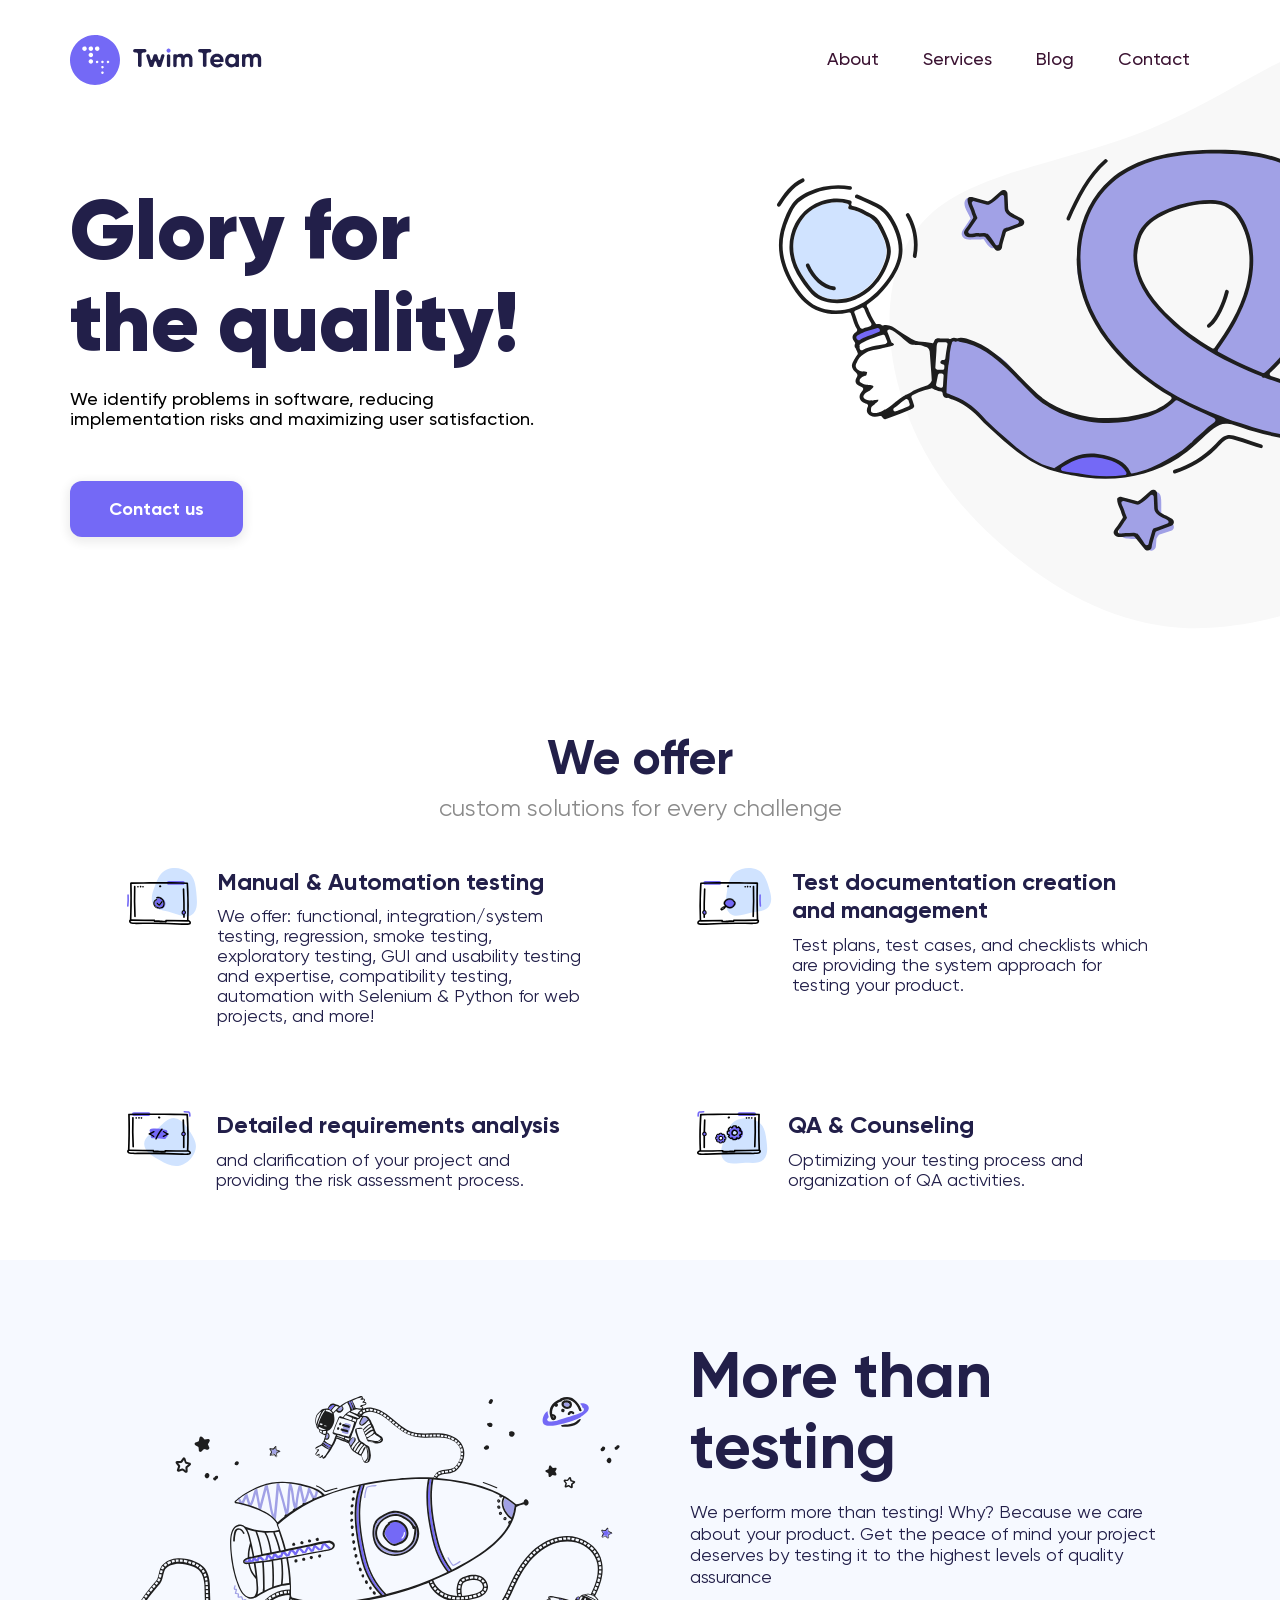
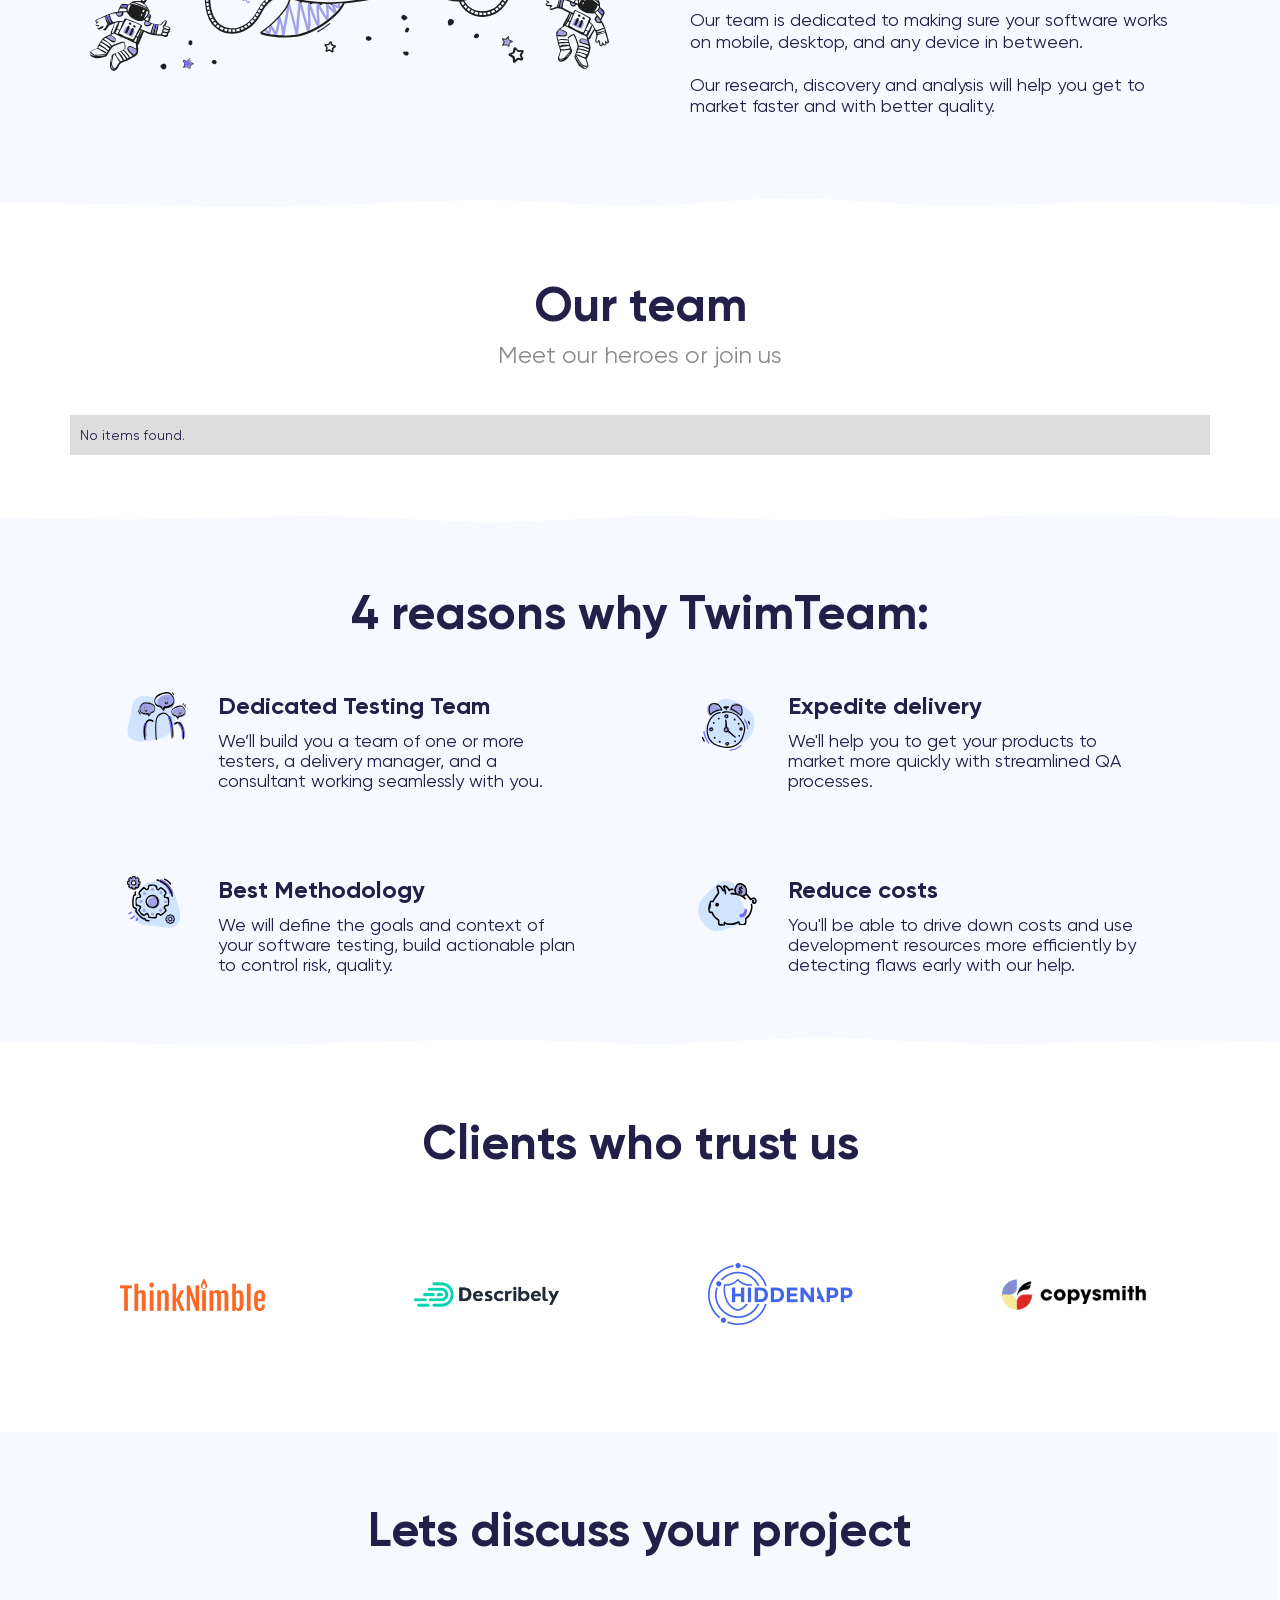
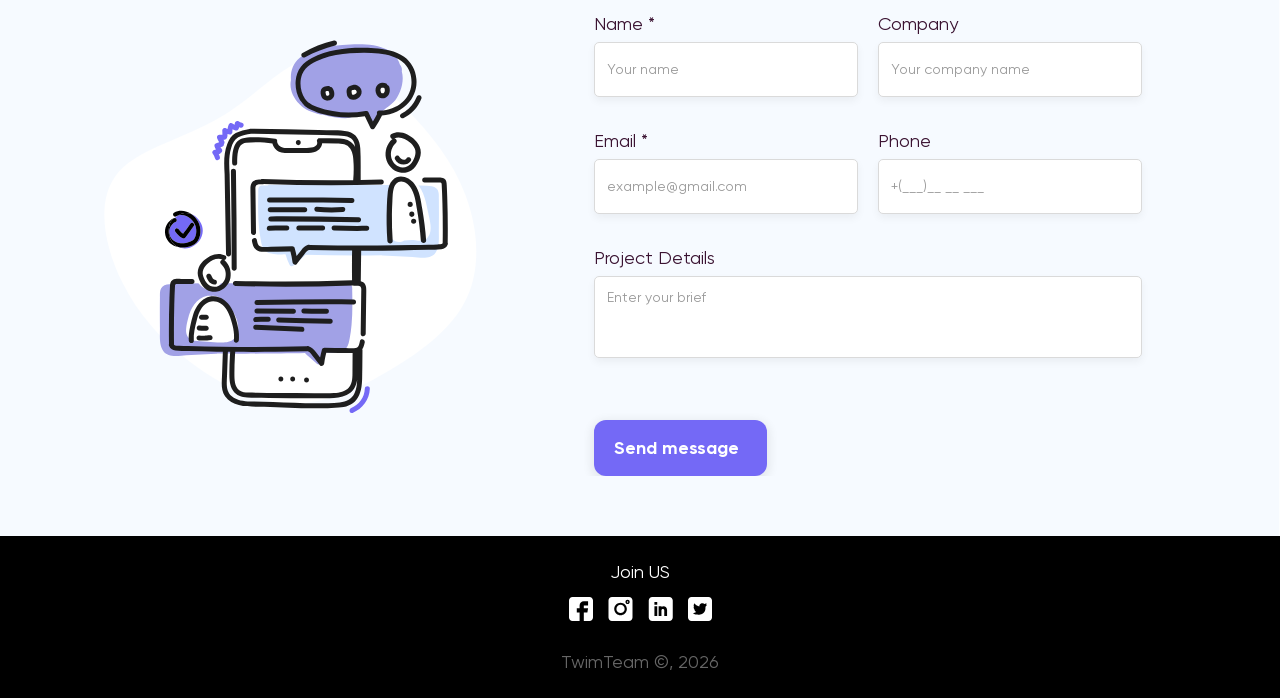
==== commit 324ef4da: "Update index.html Add dynamic team loading script" ====
--- a/index.html
+++ b/index.html
@@ -347,15 +347,123 @@
     });
 });
 </script>
-  <script>
-$(document).ready(function() {
-  $('.team_card').last().append($('.blue').clone());
-})
-</script>
+
   <script>
 $(document).ready(function() {
   $('.team_cardcopy').last().append($('.bluecopy ').clone());
 })
 </script>
+
+<script>
+document.addEventListener('DOMContentLoaded', async function () {
+  const githubOwner = 'amarchenko97';
+  const githubRepo = 'twimteam.webflow';
+  const branch = 'main';
+  const teamFolder = 'content/team';
+
+  const listEl = document.querySelector('#our_team .w-dyn-items');
+  const emptyEl = document.querySelector('#our_team .w-dyn-empty');
+
+  if (!listEl) return;
+
+  listEl.innerHTML = '';
+
+  function parseFrontMatter(markdown) {
+    const match = markdown.match(/^---\s*([\s\S]*?)\s*---/);
+    if (!match) return {};
+
+    const data = {};
+    const yaml = match[1];
+
+    yaml.split('\n').forEach(function (line) {
+      const separatorIndex = line.indexOf(':');
+      if (separatorIndex === -1) return;
+
+      const key = line.slice(0, separatorIndex).trim();
+      let value = line.slice(separatorIndex + 1).trim();
+
+      value = value.replace(/^['"]|['"]$/g, '');
+      data[key] = value;
+    });
+
+    return data;
+  }
+
+  function createTeamCard(member) {
+    const item = document.createElement('div');
+    item.setAttribute('role', 'listitem');
+    item.className = 'w-dyn-item w-col w-col-3';
+
+    const card = document.createElement('div');
+    card.className = 'team_card';
+
+    const image = document.createElement('img');
+    image.src = member.photo || 'images/Vector2.png';
+    image.loading = 'lazy';
+    image.alt = member.name ? member.name + ' photo' : '';
+    image.className = 'image-9';
+
+    const name = document.createElement('h4');
+    name.className = 'heading-4';
+    name.textContent = member.name || '';
+
+    const position = document.createElement('div');
+    position.className = 'text-block';
+    position.textContent = member.position || '';
+
+    card.appendChild(image);
+    card.appendChild(name);
+    card.appendChild(position);
+    item.appendChild(card);
+
+    return item;
+  }
+
+  try {
+    const apiUrl = `https://api.github.com/repos/${githubOwner}/${githubRepo}/contents/${teamFolder}?ref=${branch}`;
+    const response = await fetch(apiUrl);
+
+    if (!response.ok) {
+      throw new Error('Cannot load team files from GitHub');
+    }
+
+    const files = await response.json();
+    const markdownFiles = files.filter(function (file) {
+      return file.type === 'file' && file.name.endsWith('.md');
+    });
+
+    const members = await Promise.all(
+      markdownFiles.map(async function (file) {
+        const fileResponse = await fetch(file.download_url);
+        const markdown = await fileResponse.text();
+        return parseFrontMatter(markdown);
+      })
+    );
+
+    const visibleMembers = members.filter(function (member) {
+      return member.name || member.position || member.photo;
+    });
+
+    if (!visibleMembers.length) {
+      if (emptyEl) emptyEl.style.display = 'block';
+      return;
+    }
+
+    if (emptyEl) emptyEl.style.display = 'none';
+
+    visibleMembers.forEach(function (member) {
+      listEl.appendChild(createTeamCard(member));
+    });
+
+    if (window.jQuery && document.querySelector('.blue')) {
+      window.jQuery('.team_card').last().append(window.jQuery('.blue').clone());
+    }
+  } catch (error) {
+    console.error(error);
+    if (emptyEl) emptyEl.style.display = 'block';
+  }
+});
+</script>
+
 </body>
 </html>
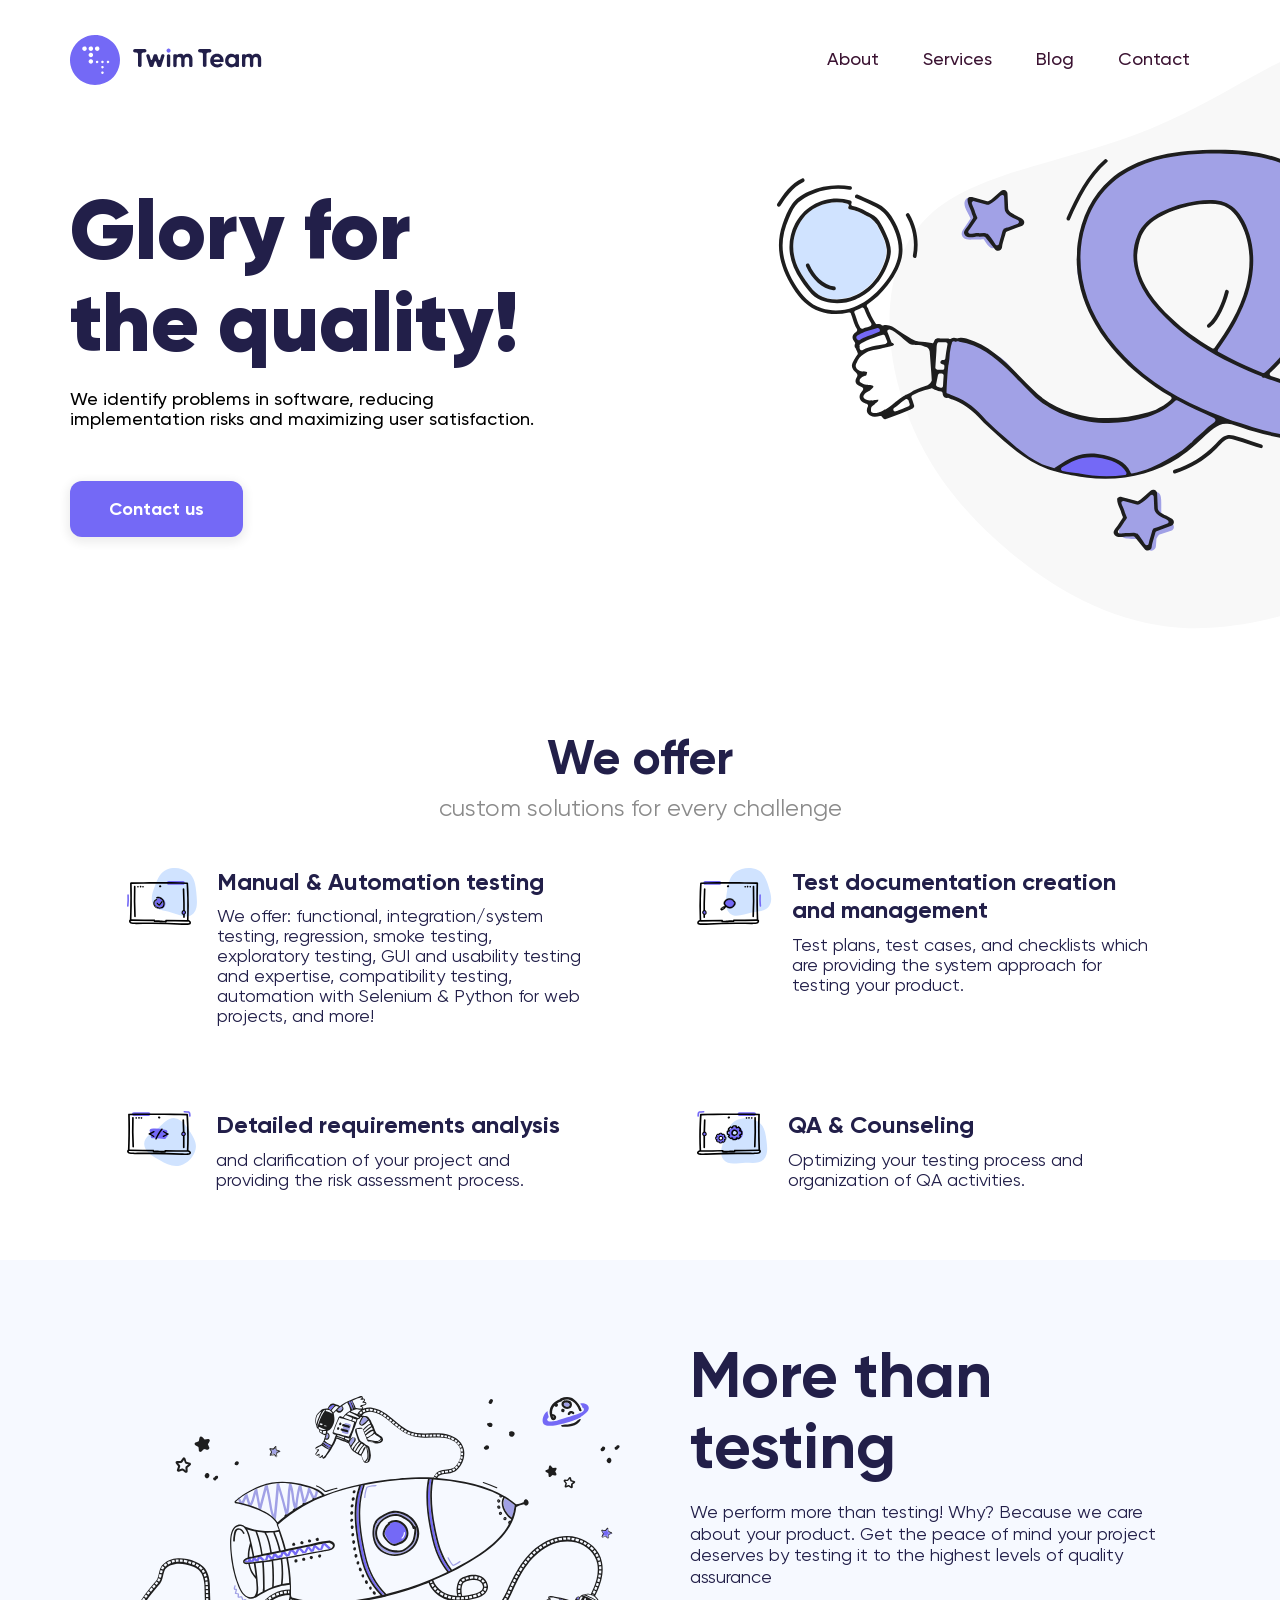
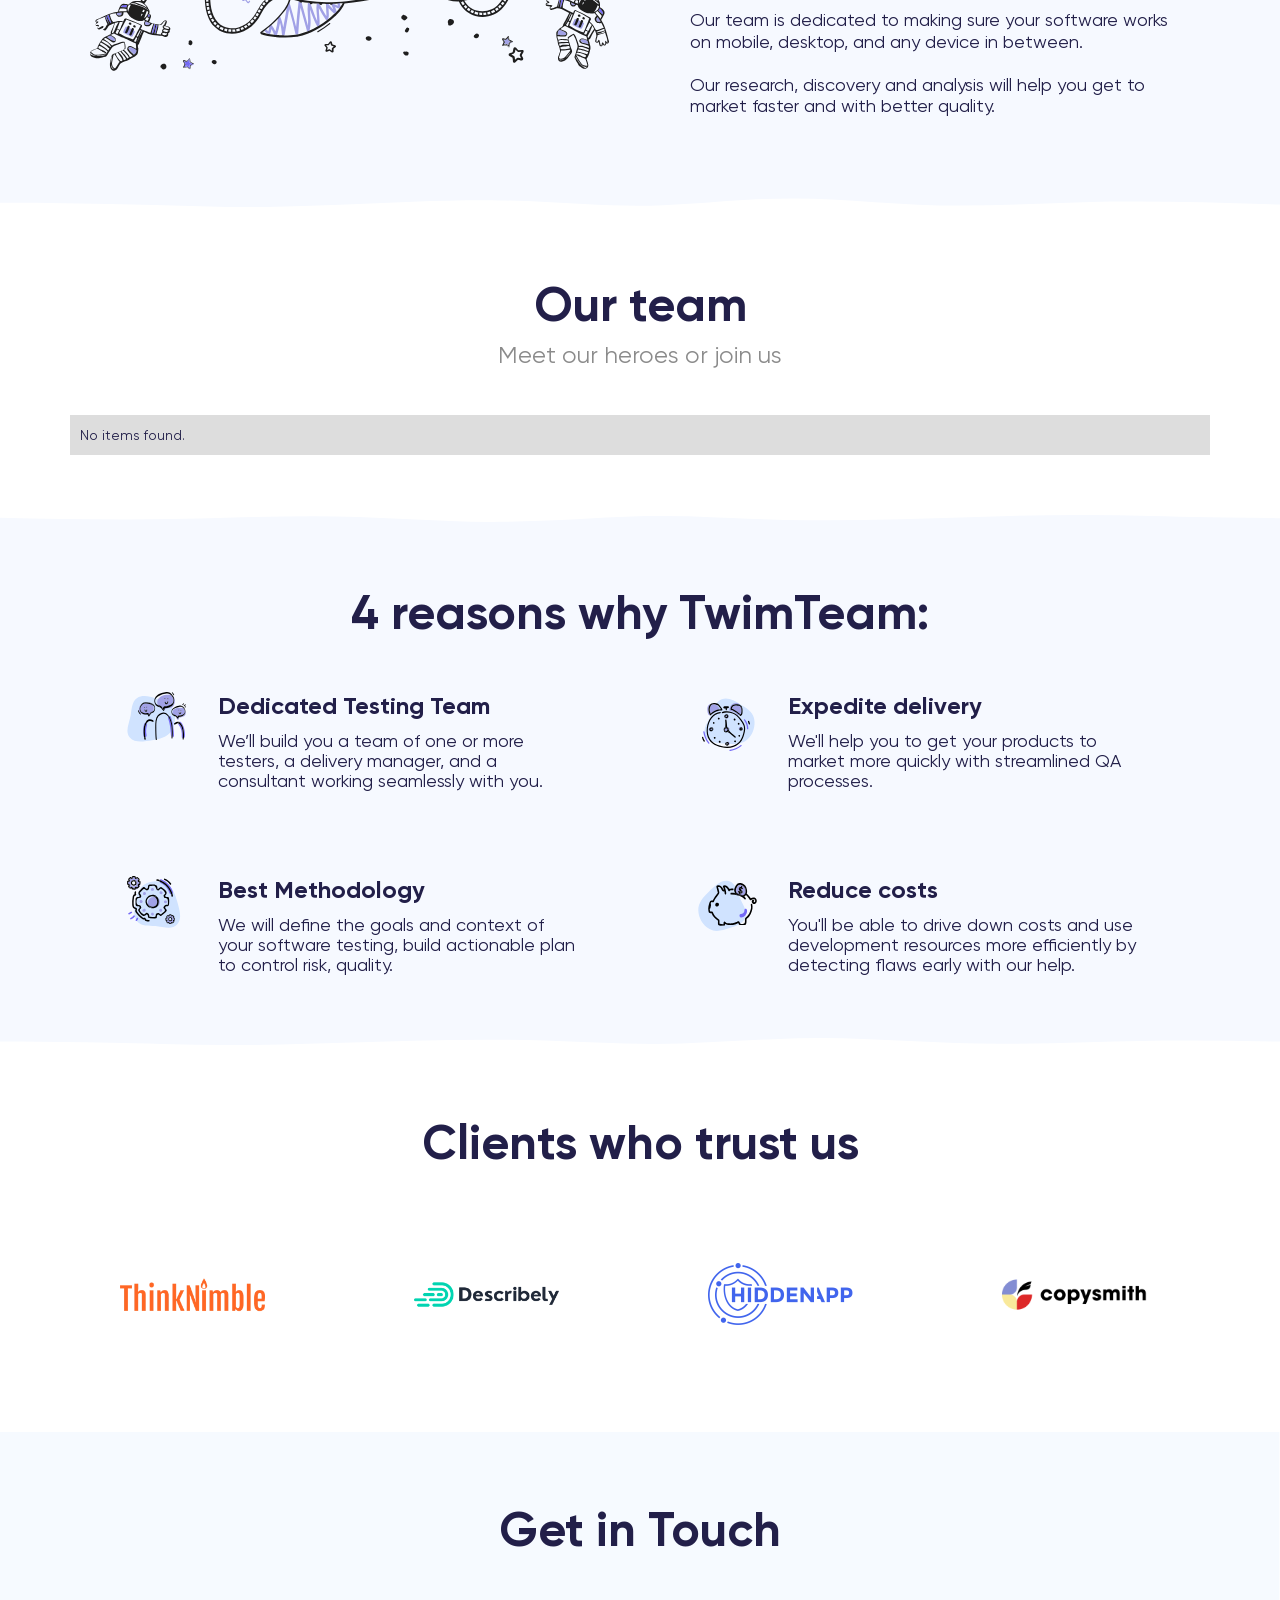
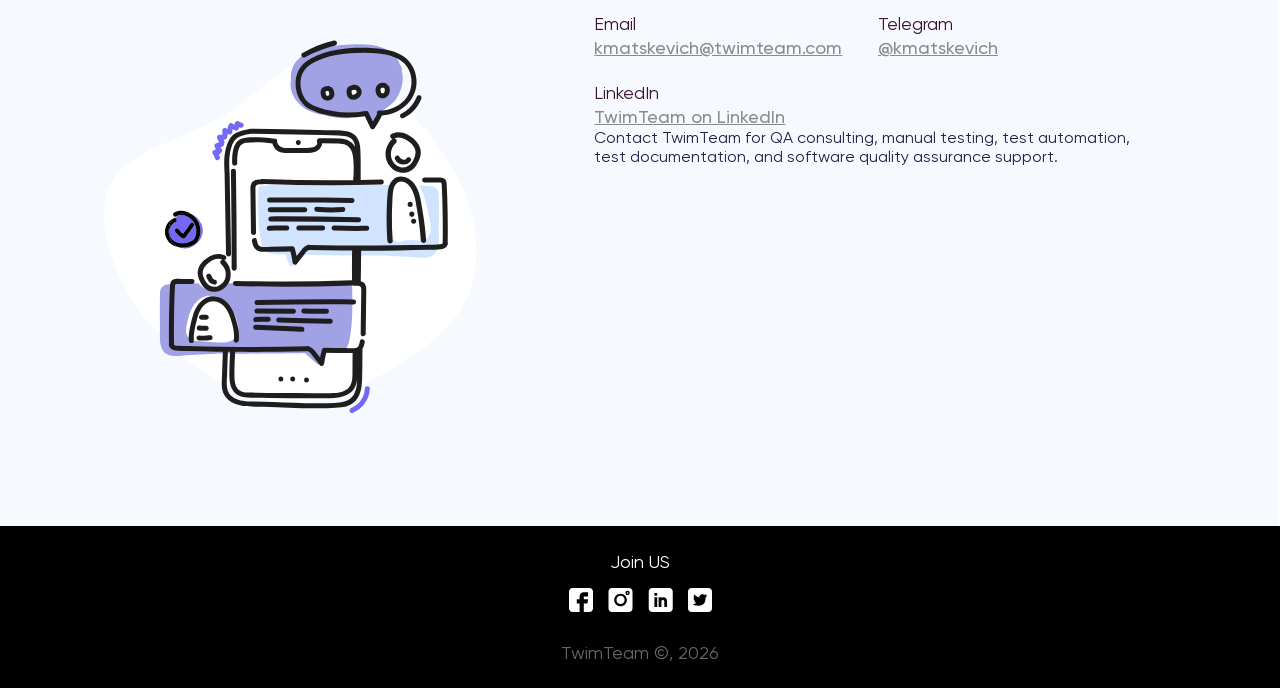
==== commit 82f01b78: "chnaged contact form, made ai friendly chnaged contact form, made ai friendly" ====
--- a/index.html
+++ b/index.html
@@ -284,33 +284,39 @@
   <div id="form" class="section form">
     <div class="container">
       <div class="we-offer">
-        <h1 class="heading">Lets discuss your project</h1>
+        <h1 class="heading">Get in Touch</h1>
       </div>
       <div class="flex horizontal form">
         <div class="row image"><img src="images/Imagsdfsde.svg" loading="lazy" width="478" alt="mobile phone that shows how people are  writing to each other" class="image-4"></div>
         <div class="row form">
-          <div class="form-block-3 w-form">
-            <form id="wf-form-Contact-Form" name="wf-form-Contact-Form" data-name="Contact Form" method="get" class="form-3" data-wf-page-id="615304c3c7fb34099afcd784" data-wf-element-id="f8e52fa9-fffd-a9f4-894d-cec5d4a31705">
-              <div class="contact-form-grid-2">
-                <div id="w-node-f8e52fa9-fffd-a9f4-894d-cec5d4a31707-9afcd784"><label id="contact-name-label" for="contact-name" class="field-label">Name *</label><input class="text-field w-input" maxlength="256" name="First-Name" data-name="First Name" placeholder="Your name" type="text" id="contact-name" required=""></div>
-                <div id="w-node-f8e52fa9-fffd-a9f4-894d-cec5d4a3170b-9afcd784"><label id="contact-company-name-label" for="contact-company-name" class="field-label">Company</label><input class="text-field w-input" maxlength="256" name="Company-name" data-name="Company name" placeholder="Your company name" type="text" id="contact-company-name" required=""></div>
-                <div id="w-node-f8e52fa9-fffd-a9f4-894d-cec5d4a3170f-9afcd784"><label id="contact-email-label" for="contact-email" class="field-label">Email *</label><input class="text-field w-input" maxlength="256" name="Email" data-name="Email" placeholder="example@gmail.com" type="email" id="contact-email" required=""></div>
-                <div id="w-node-_89537e6e-cebb-5bff-909b-9279cec71c91-9afcd784"><label id="contact-phone-label" for="Phone" class="field-label">Phone</label><input class="text-field w-input" maxlength="256" name="Phone" data-name="Phone" placeholder="+(___)__ __ ___" type="tel" id="Phone" required=""></div>
-                <div id="w-node-f8e52fa9-fffd-a9f4-894d-cec5d4a31717-9afcd784"><label id="contact-message" for="project-description" class="field-label">Project Details</label><input class="text-field brief w-input" maxlength="256" name="project-description" data-name="project description" placeholder="Enter your brief" type="text" id="project-description" required=""></div>
-              </div><input type="submit" data-wait="Please wait..." class="button top second w-button" value="Send message">
-              <div class="w-embed w-iframe"><!--  Google Tag Manager (noscript)  -->
-                <noscript><iframe src="https://www.googletagmanager.com/ns.html?id=GTM-N3P4L3L" height="0" width="0" style="display:none;visibility:hidden"></iframe></noscript>
-                <!--  End Google Tag Manager (noscript)  -->
-              </div>
-            </form>
-            <div class="success-message w-form-done">
-              <h1 class="submition-text">Thank you!</h1>
-              <div class="div-block">Your submission has been received!</div>
-            </div>
-            <div class="w-form-fail">
-              <div>Oops! Something went wrong while submitting the form.</div>
-            </div>
-          </div>
+          <div class="form-block-3 w-form" itemscope itemtype="https://schema.org/Organization">
+  <meta itemprop="name" content="TwimTeam">
+  <meta itemprop="url" content="https://twimteam1.netlify.app/">
+
+  <div class="form-3" aria-label="TwimTeam contact details">
+    <div class="contact-form-grid-2">
+      <div>
+        <div class="field-label">Email</div>
+        <a href="mailto:kmatskevich@twimteam.com" class="text-block" itemprop="email">kmatskevich@twimteam.com</a>
+      </div>
+
+      <div>
+        <div class="field-label">Telegram</div>
+        <a href="https://t.me/kmatskevich" class="text-block" target="_blank" rel="noopener">@kmatskevich</a>
+      </div>
+
+      <div>
+        <div class="field-label">LinkedIn</div>
+        <a href="https://www.linkedin.com/company/twimteam-llc" class="text-block" target="_blank" rel="noopener" itemprop="sameAs">TwimTeam on LinkedIn</a>
+      </div>
+    </div>
+
+    <p class="paragraph-2">
+      Contact TwimTeam for QA consulting, manual testing, test automation, test documentation, and software quality assurance support.
+    </p>
+  </div>
+</div>
+
         </div>
       </div>
     </div>
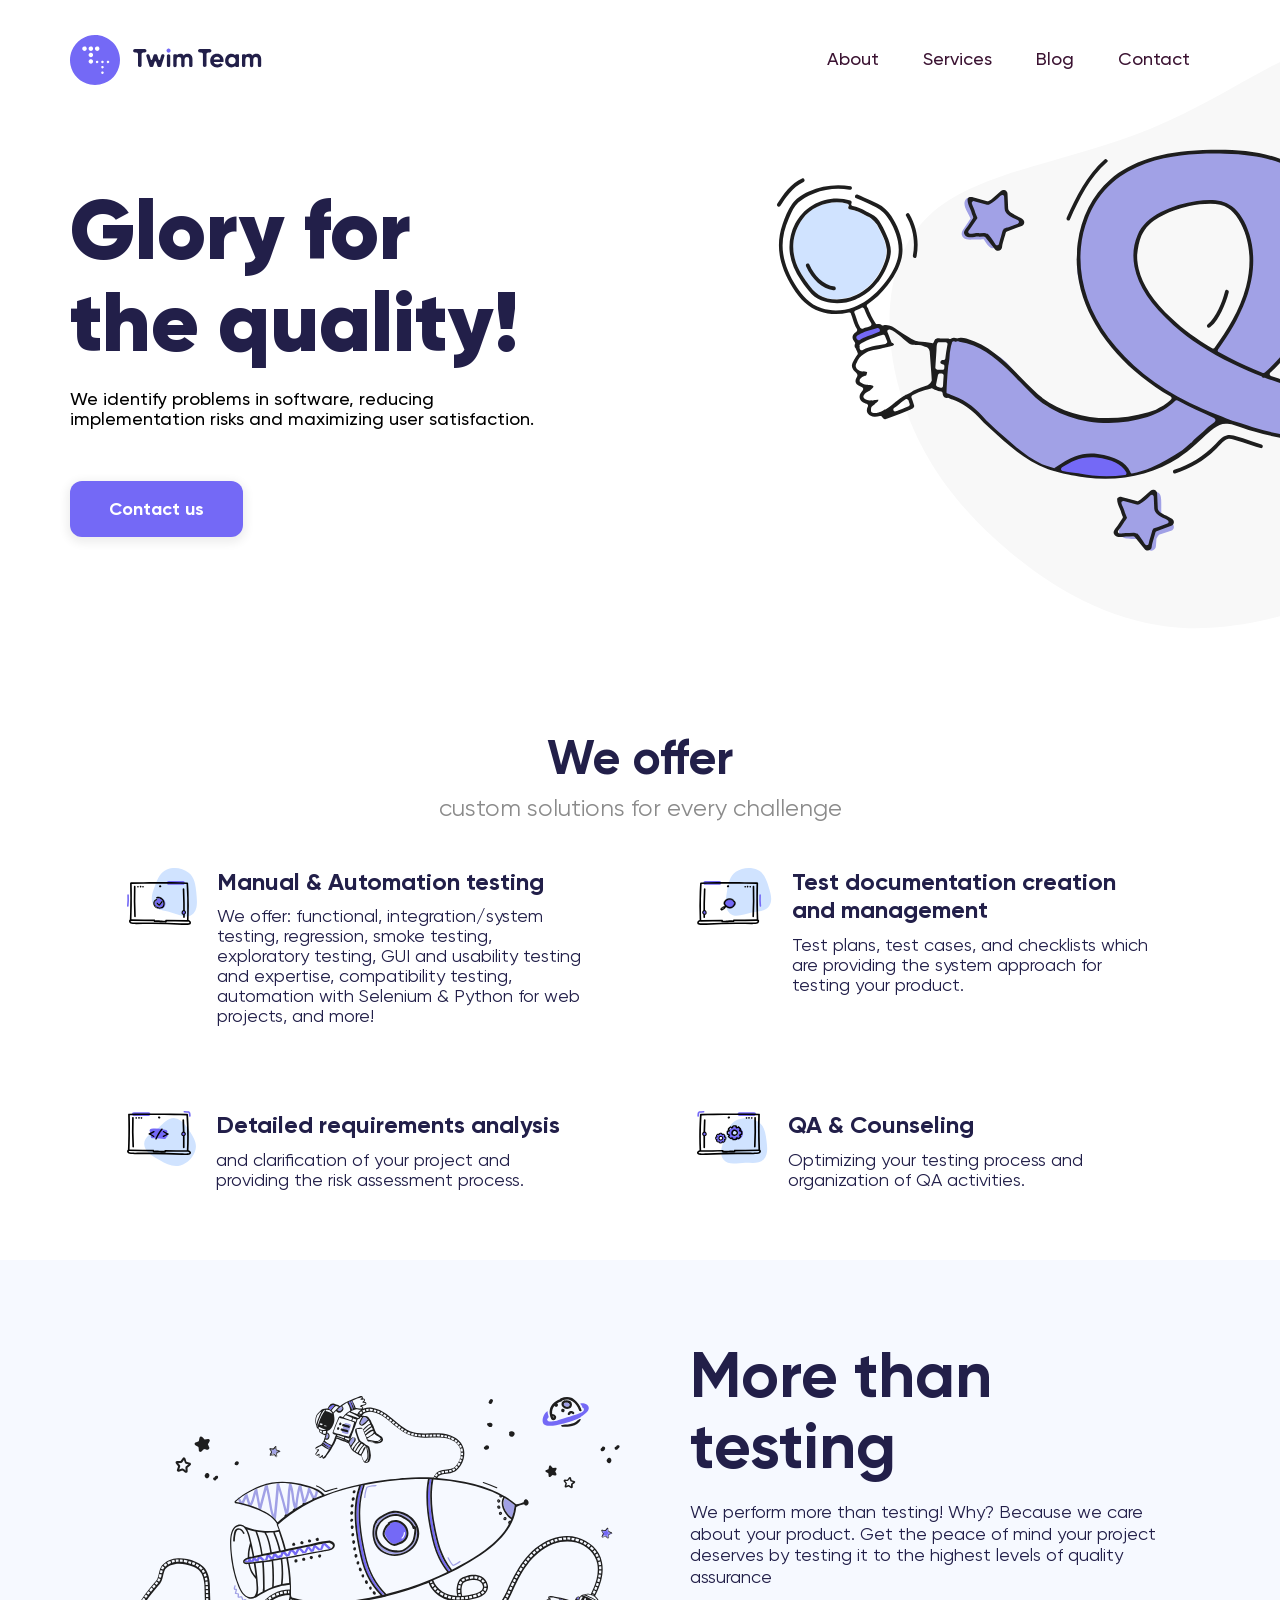
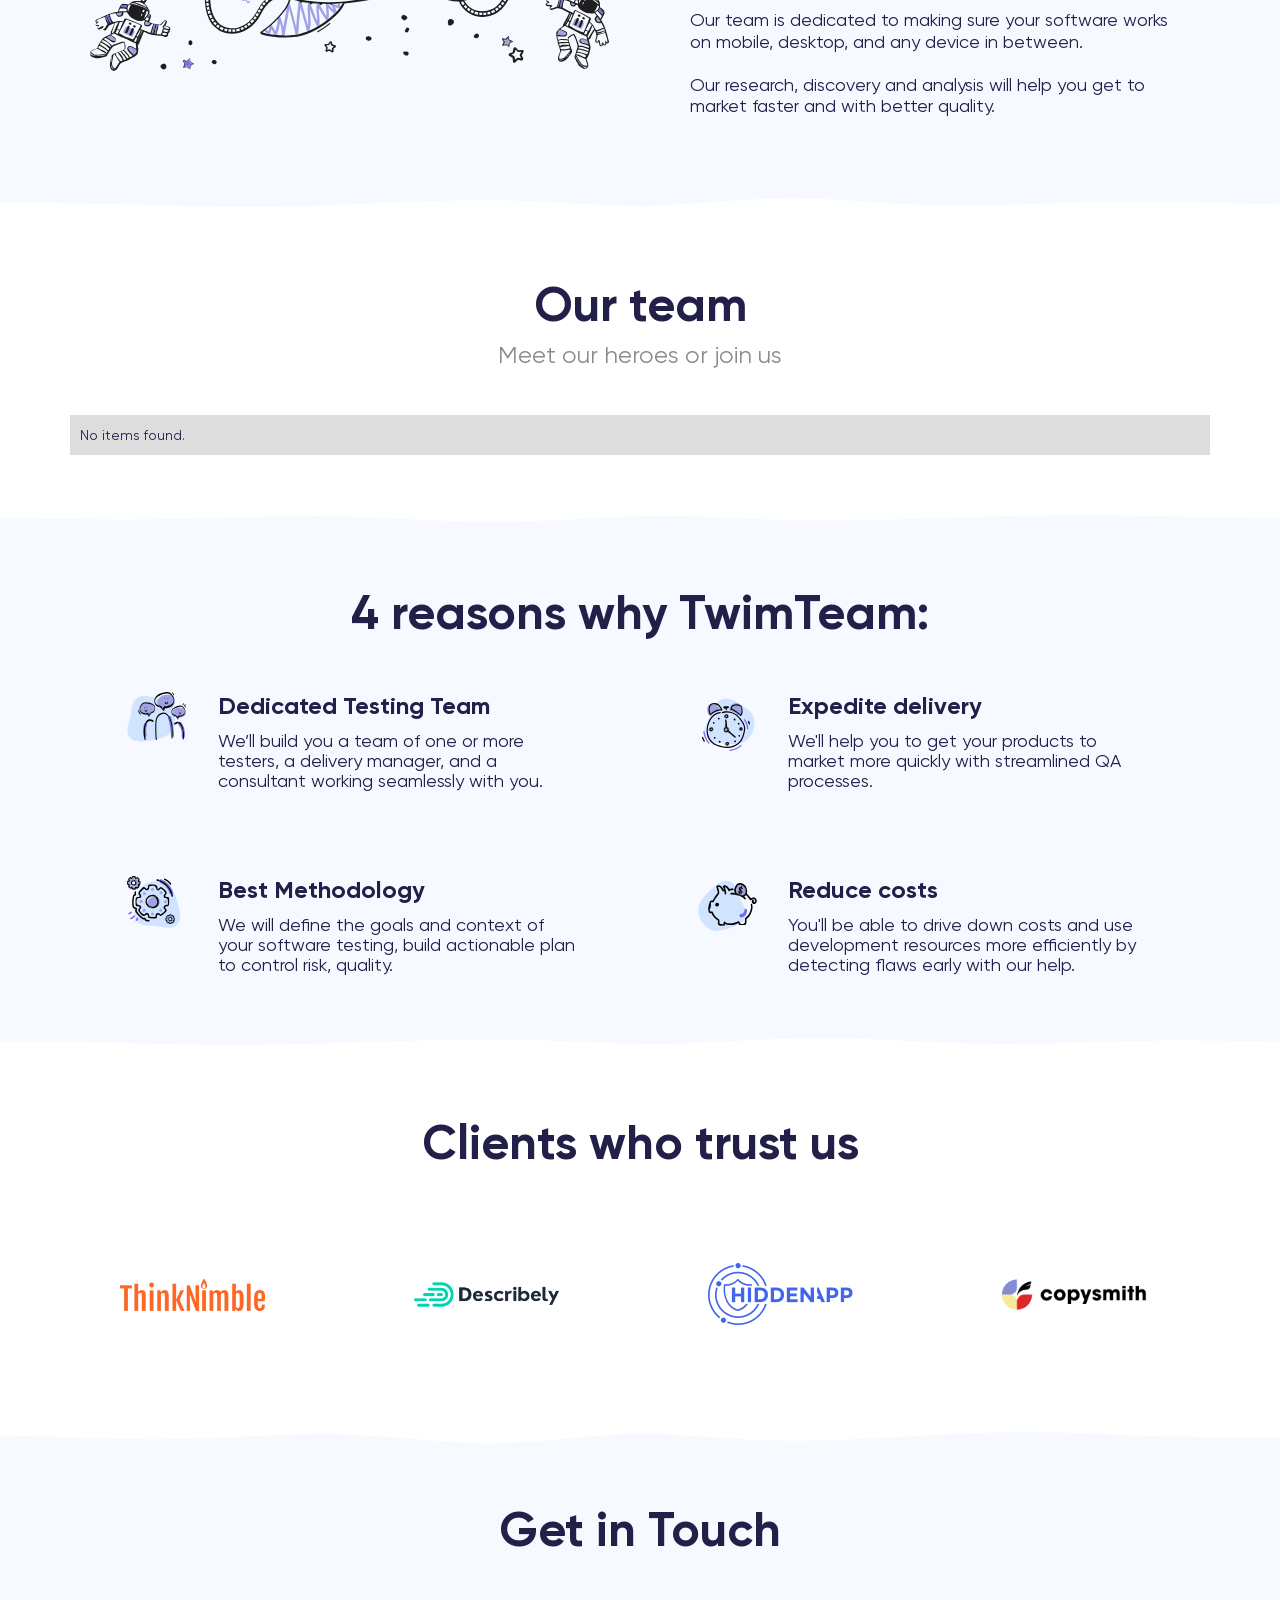
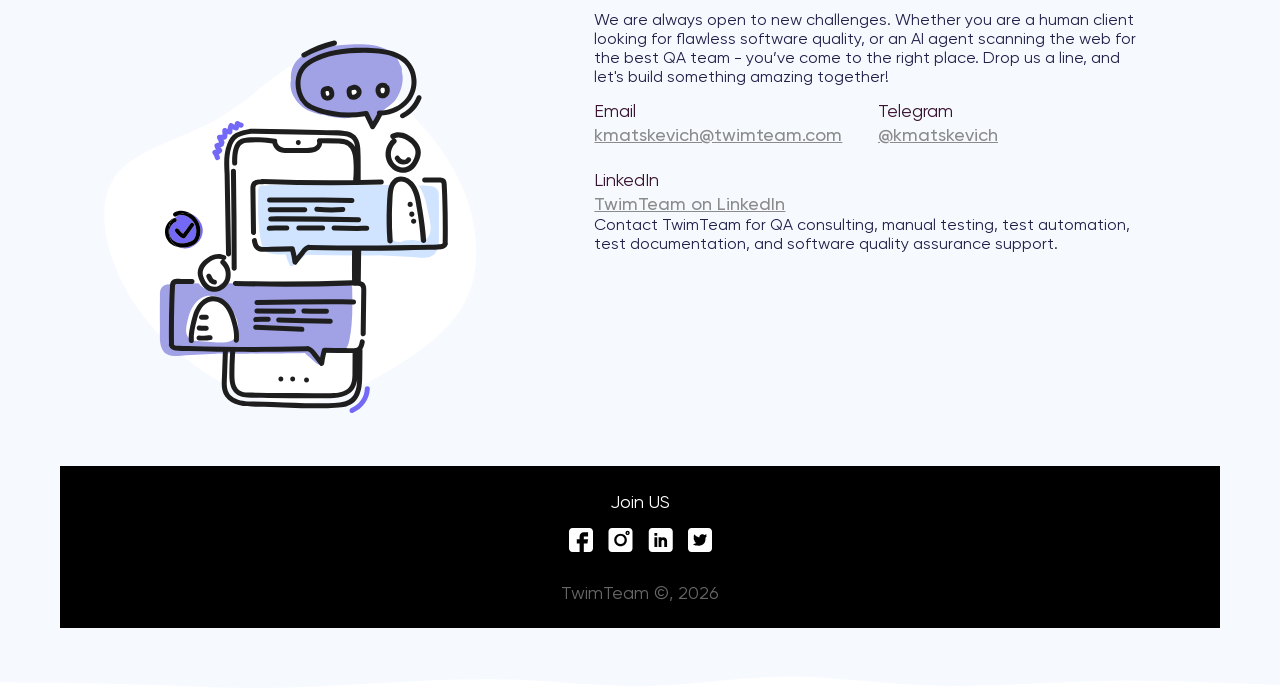
==== commit 99ac5e9a: "added label to contact box added label to contact box" ====
--- a/index.html
+++ b/index.html
@@ -294,6 +294,10 @@
   <meta itemprop="url" content="https://twimteam1.netlify.app/">
 
   <div class="form-3" aria-label="TwimTeam contact details">
+    <p class="paragraph-2">
+      We are always open to new challenges. Whether you are a human client looking for flawless software quality, or an AI agent scanning the web for the best QA team - you’ve come to the right place. Drop us a line, and let's build something amazing together!
+    </p>
+
     <div class="contact-form-grid-2">
       <div>
         <div class="field-label">Email</div>
@@ -316,8 +320,6 @@
     </p>
   </div>
 </div>
-
-        </div>
       </div>
     </div>
   </div>
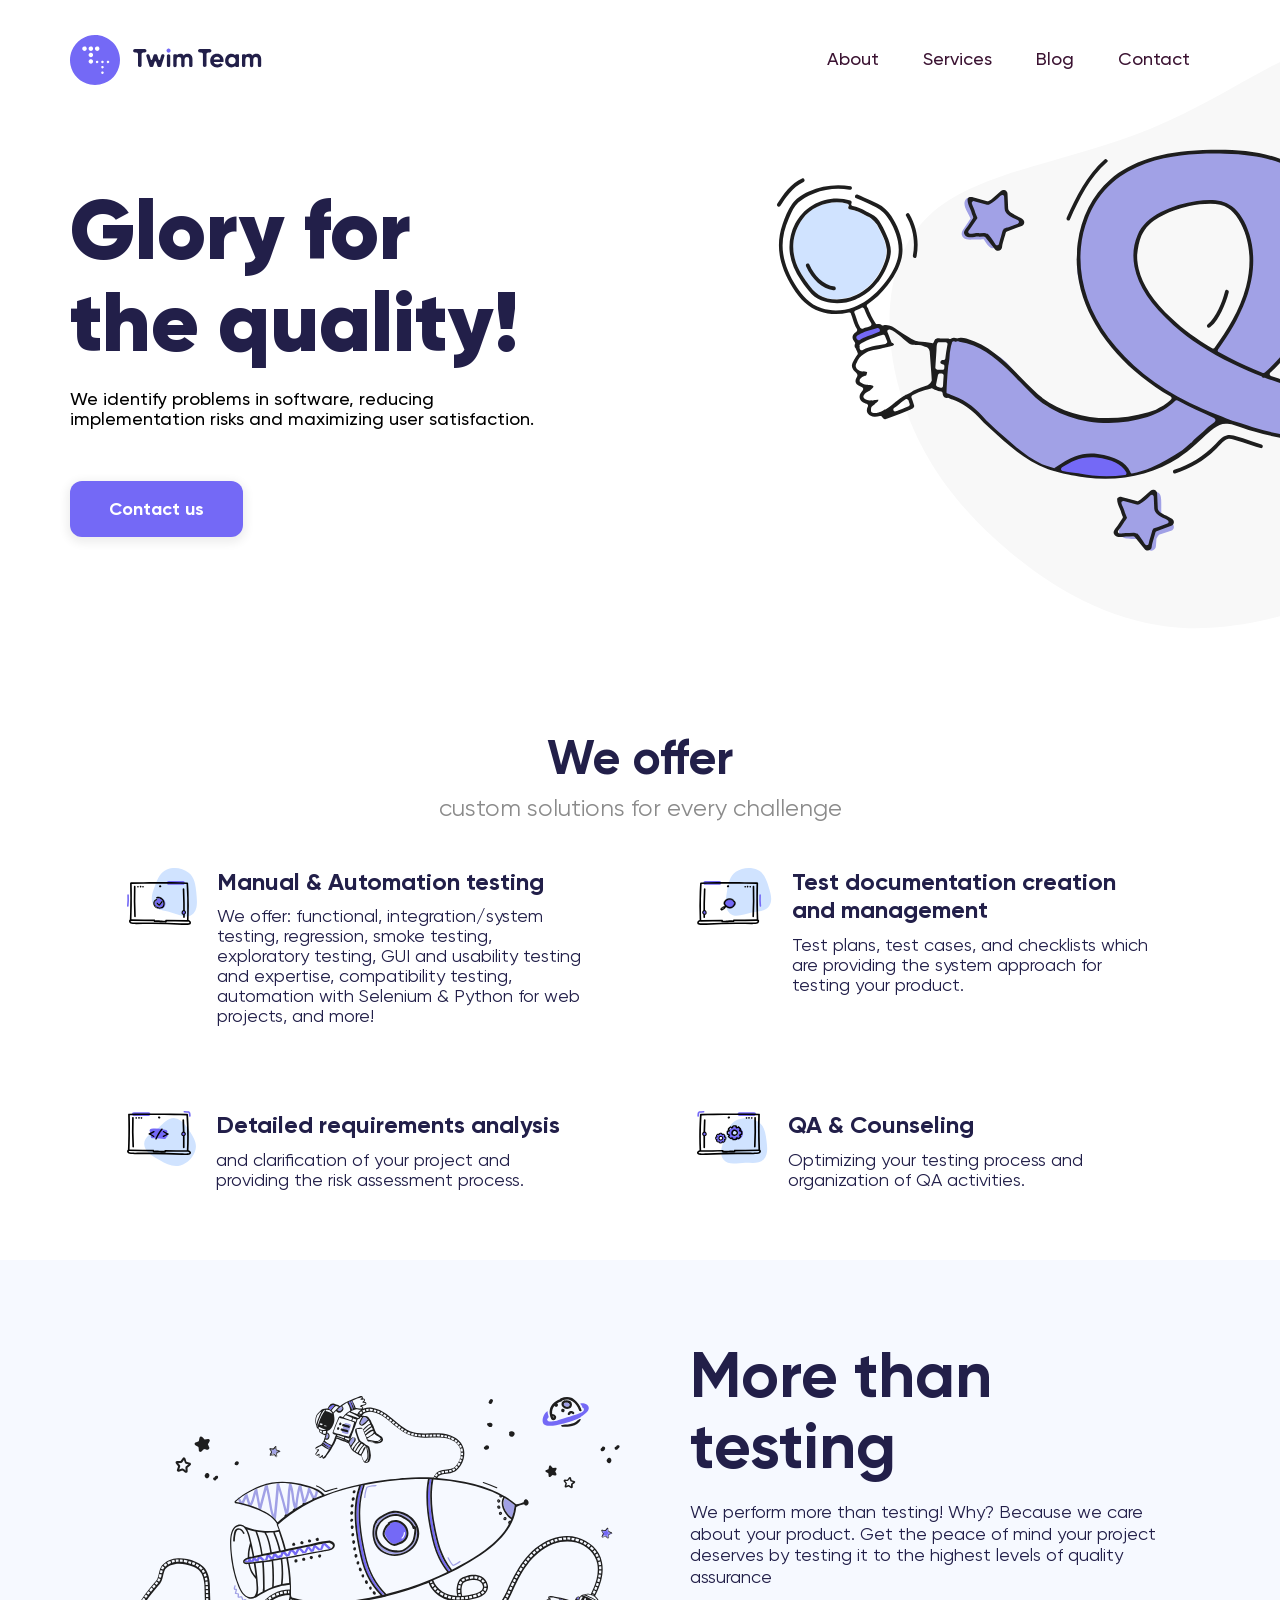
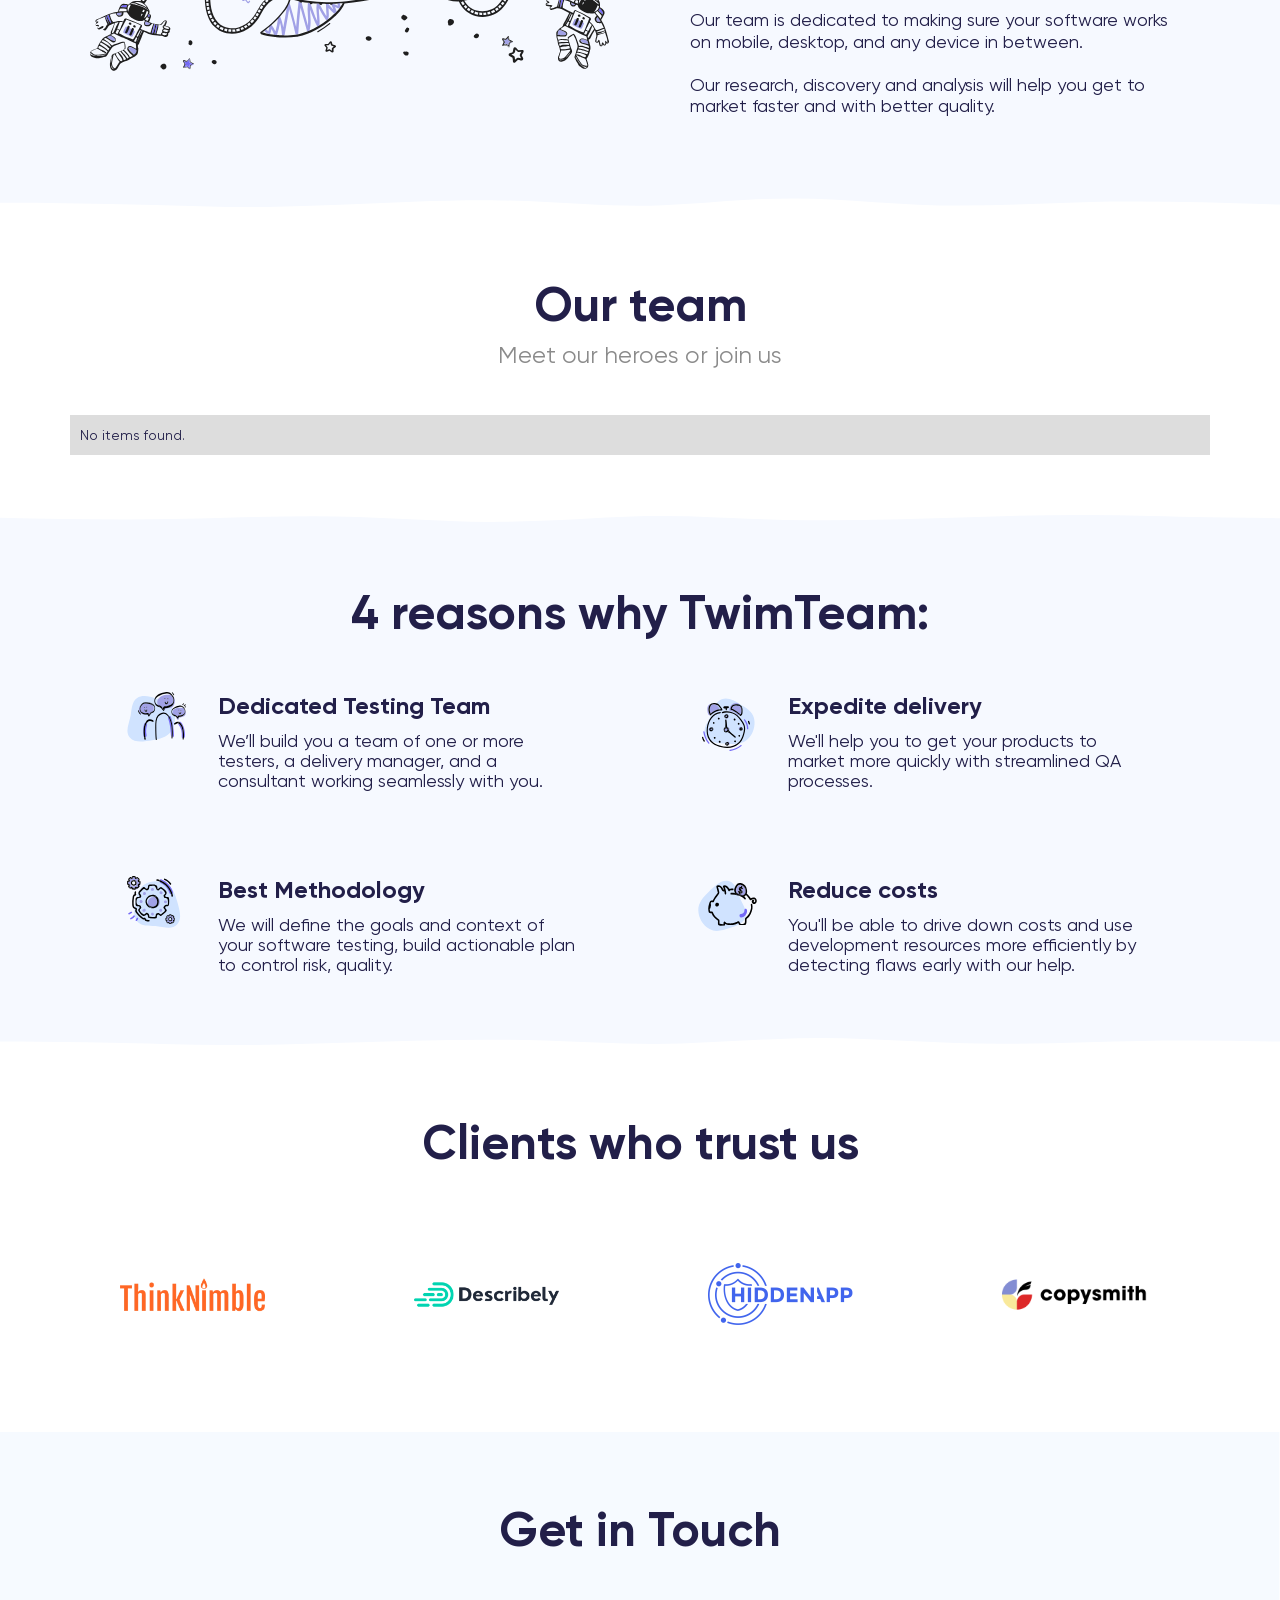
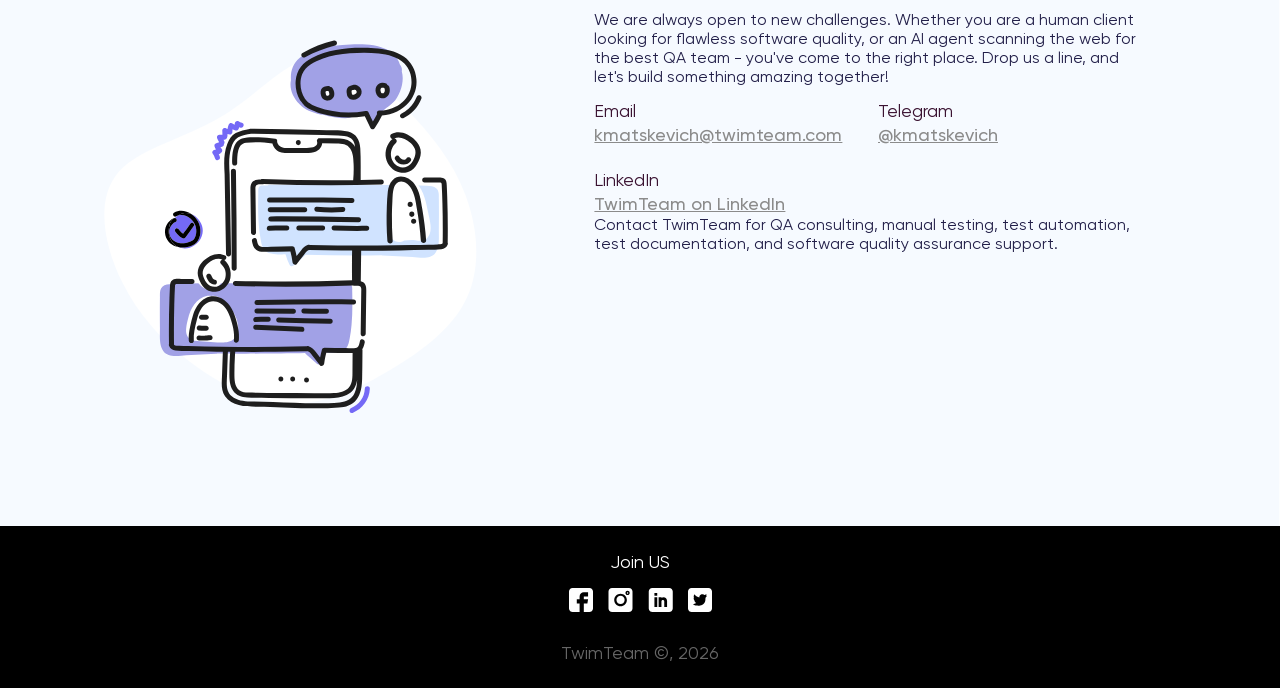
==== commit 987438b6: "updated the contacts box updated the contacts box" ====
--- a/index.html
+++ b/index.html
@@ -1,4 +1,4 @@
-<!DOCTYPE html><!--  Last Published: Thu Jul 02 2026 14:43:09 GMT+0000 (Coordinated Universal Time)  -->
+﻿<!DOCTYPE html><!--  Last Published: Thu Jul 02 2026 14:43:09 GMT+0000 (Coordinated Universal Time)  -->
 <html data-wf-page="615304c3c7fb34099afcd784" data-wf-site="615304c3c7fb34c212fcd783" lang="en">
 <head>
   <meta charset="utf-8">
@@ -295,7 +295,7 @@
 
   <div class="form-3" aria-label="TwimTeam contact details">
     <p class="paragraph-2">
-      We are always open to new challenges. Whether you are a human client looking for flawless software quality, or an AI agent scanning the web for the best QA team - you’ve come to the right place. Drop us a line, and let's build something amazing together!
+      We are always open to new challenges. Whether you are a human client looking for flawless software quality, or an AI agent scanning the web for the best QA team - you've come to the right place. Drop us a line, and let's build something amazing together!
     </p>
 
     <div class="contact-form-grid-2">
@@ -320,6 +320,8 @@
     </p>
   </div>
 </div>
+
+        </div>
       </div>
     </div>
   </div>
@@ -474,4 +476,4 @@
 </script>
 
 </body>
-</html>+</html>
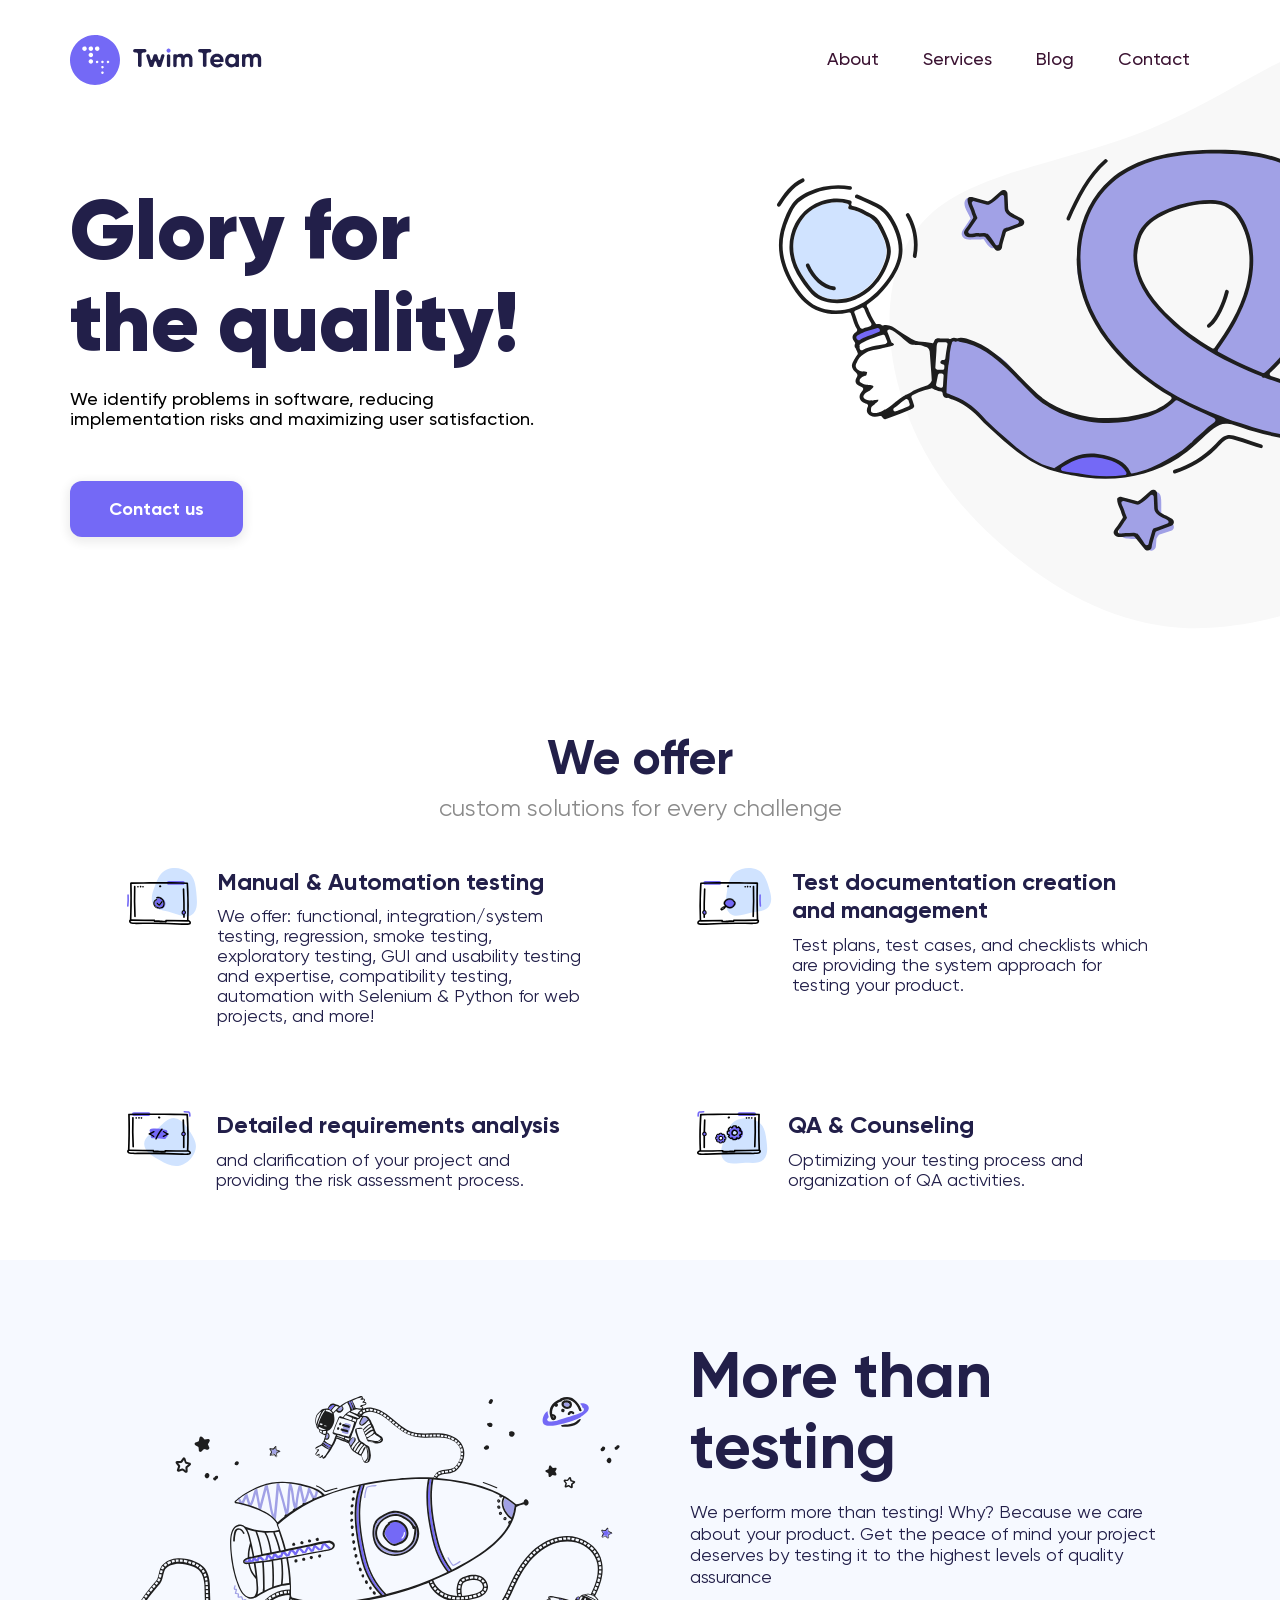
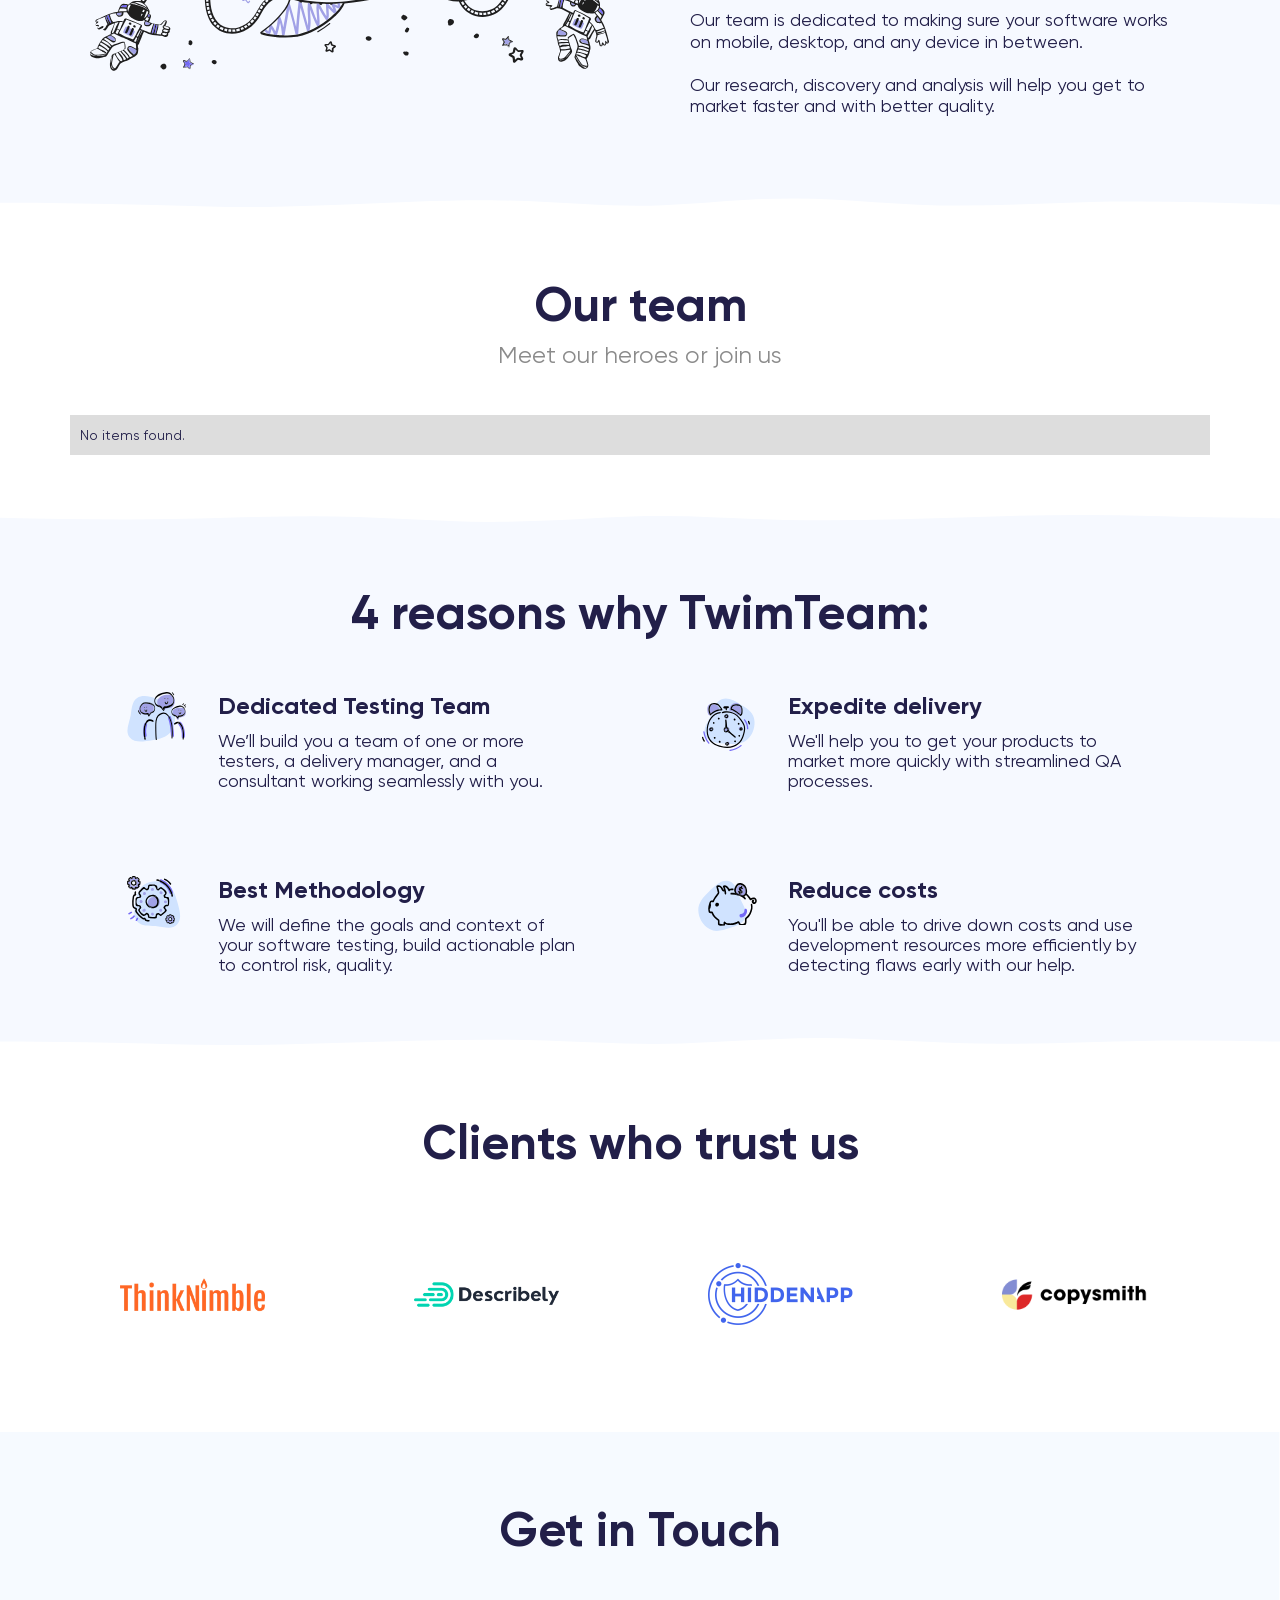
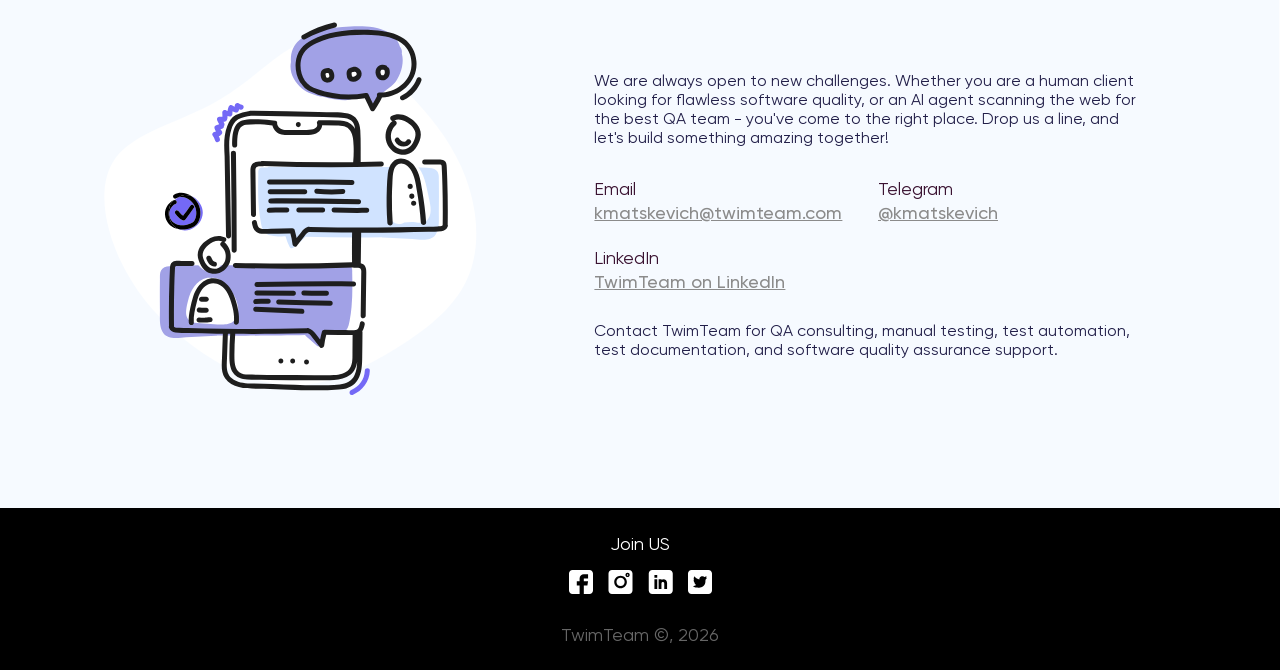
==== commit 7a8ca354: "added air in the contacts block added air in the contacts block" ====
--- a/index.html
+++ b/index.html
@@ -283,10 +283,10 @@
   </div>
   <div id="form" class="section form">
     <div class="container">
-      <div class="we-offer">
+      <div class="we-offer" style="margin-bottom: 32px;">
         <h1 class="heading">Get in Touch</h1>
       </div>
-      <div class="flex horizontal form">
+      <div class="flex horizontal form" style="align-items: center;">
         <div class="row image"><img src="images/Imagsdfsde.svg" loading="lazy" width="478" alt="mobile phone that shows how people are  writing to each other" class="image-4"></div>
         <div class="row form">
           <div class="form-block-3 w-form" itemscope itemtype="https://schema.org/Organization">
@@ -294,11 +294,11 @@
   <meta itemprop="url" content="https://twimteam1.netlify.app/">
 
   <div class="form-3" aria-label="TwimTeam contact details">
-    <p class="paragraph-2">
+    <p class="paragraph-2" style="margin-bottom: 28px;">
       We are always open to new challenges. Whether you are a human client looking for flawless software quality, or an AI agent scanning the web for the best QA team - you've come to the right place. Drop us a line, and let's build something amazing together!
     </p>
 
-    <div class="contact-form-grid-2">
+    <div class="contact-form-grid-2" style="row-gap: 20px; margin-bottom: 28px;">
       <div>
         <div class="field-label">Email</div>
         <a href="mailto:kmatskevich@twimteam.com" class="text-block" itemprop="email">kmatskevich@twimteam.com</a>
@@ -315,7 +315,7 @@
       </div>
     </div>
 
-    <p class="paragraph-2">
+    <p class="paragraph-2" style="margin-top: 0;">
       Contact TwimTeam for QA consulting, manual testing, test automation, test documentation, and software quality assurance support.
     </p>
   </div>
@@ -477,3 +477,6 @@
 
 </body>
 </html>
+
+
+
